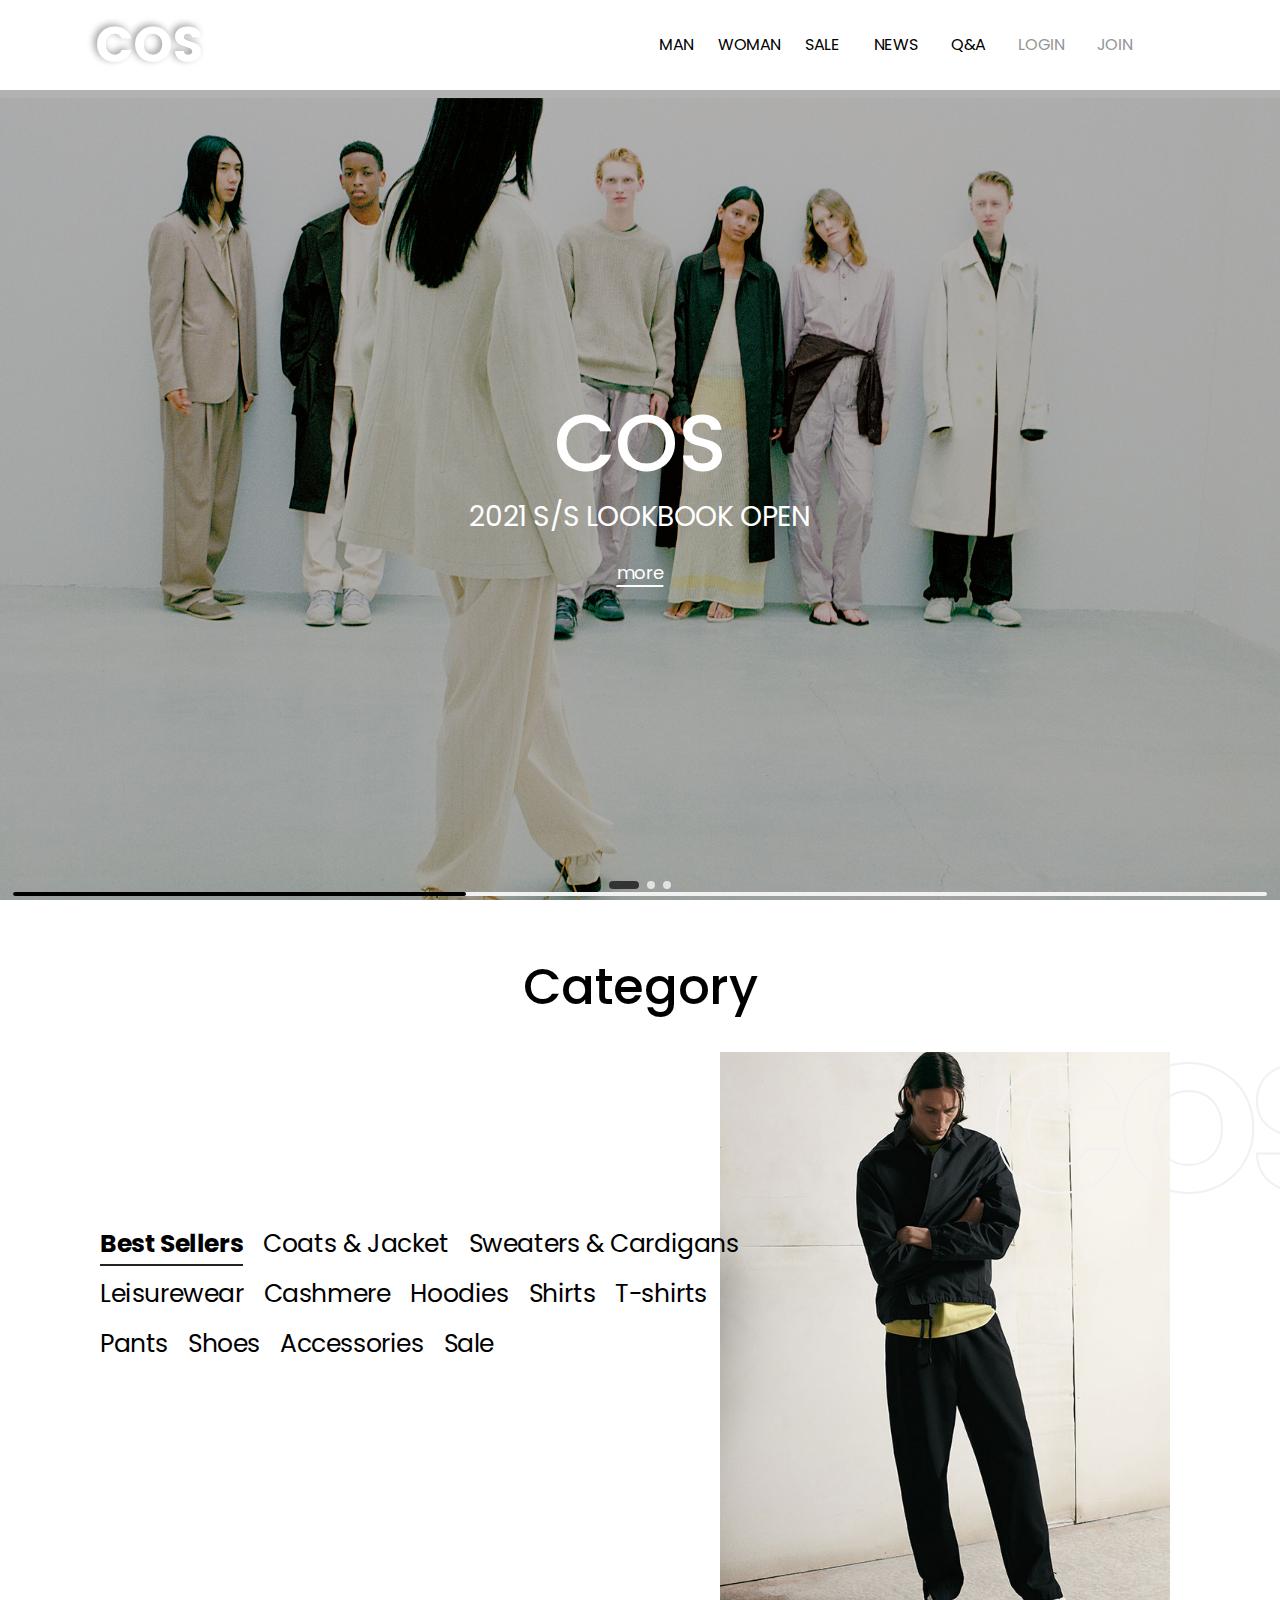
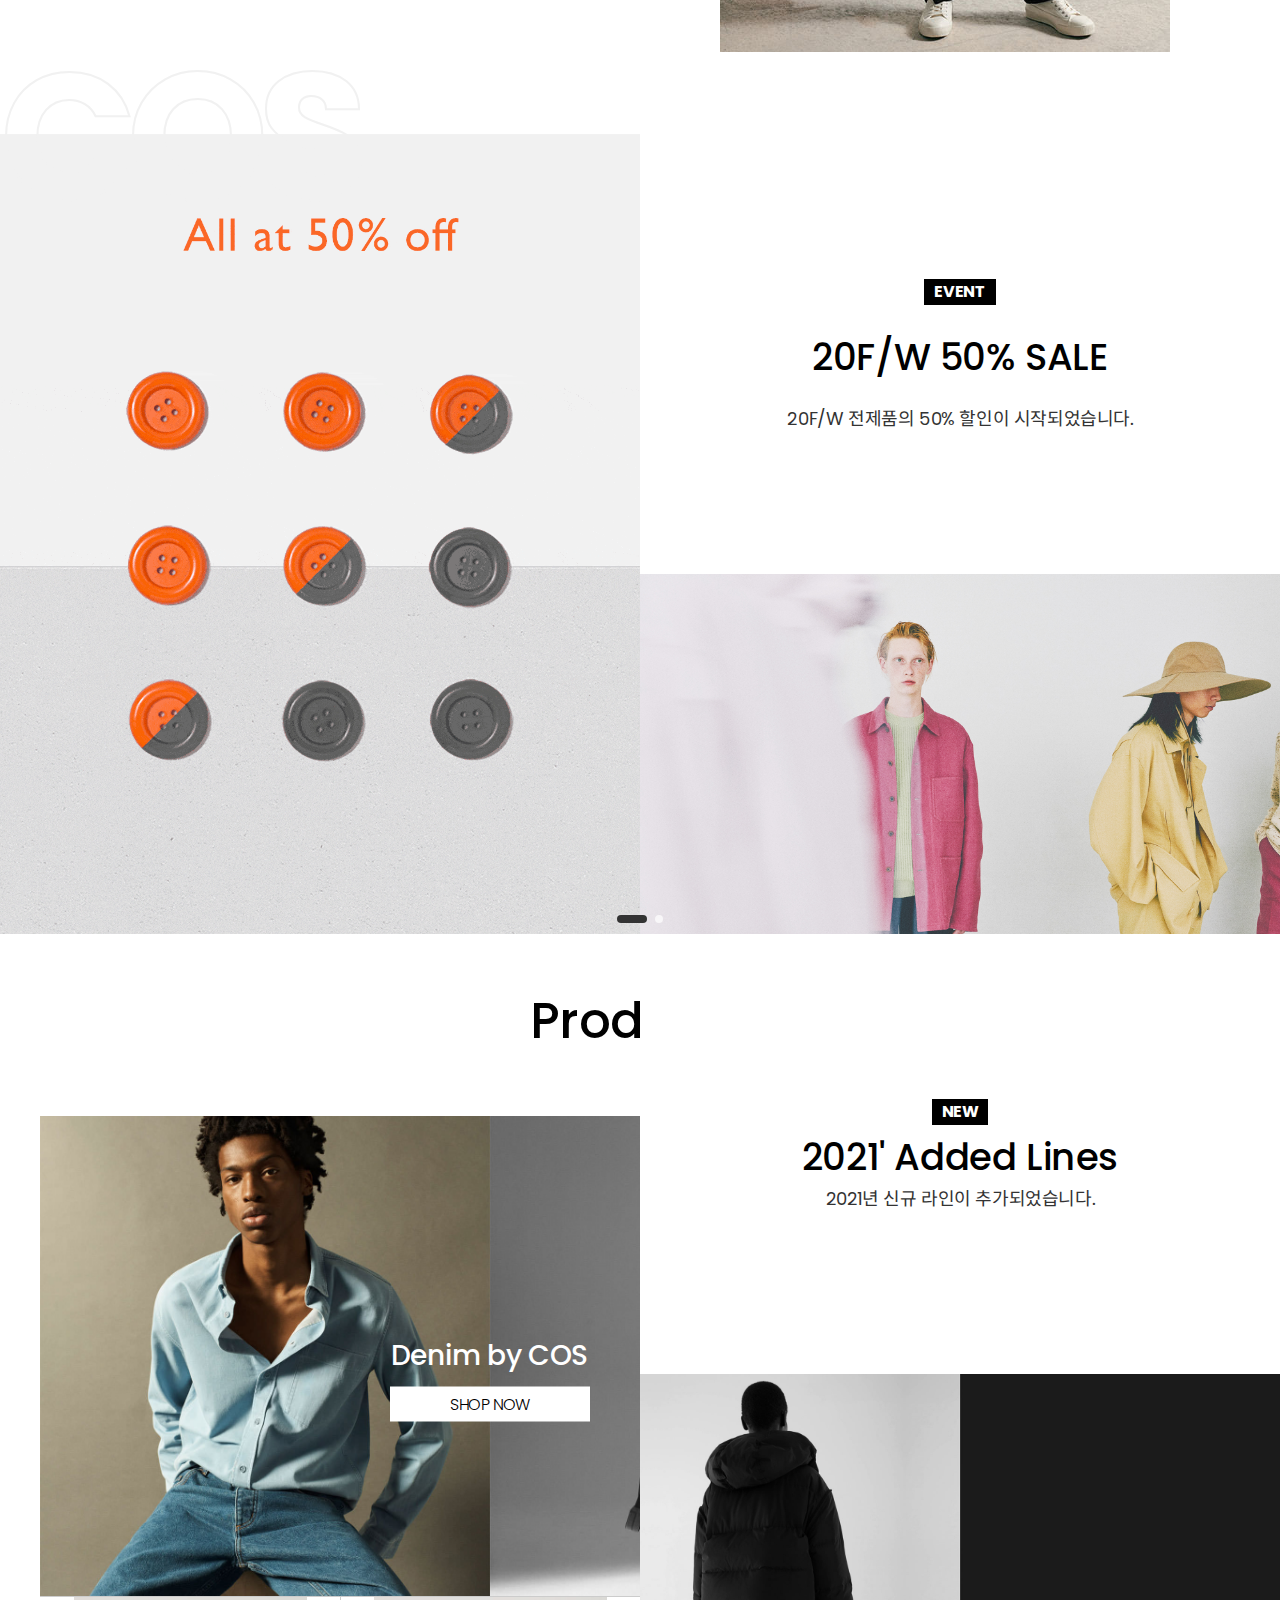
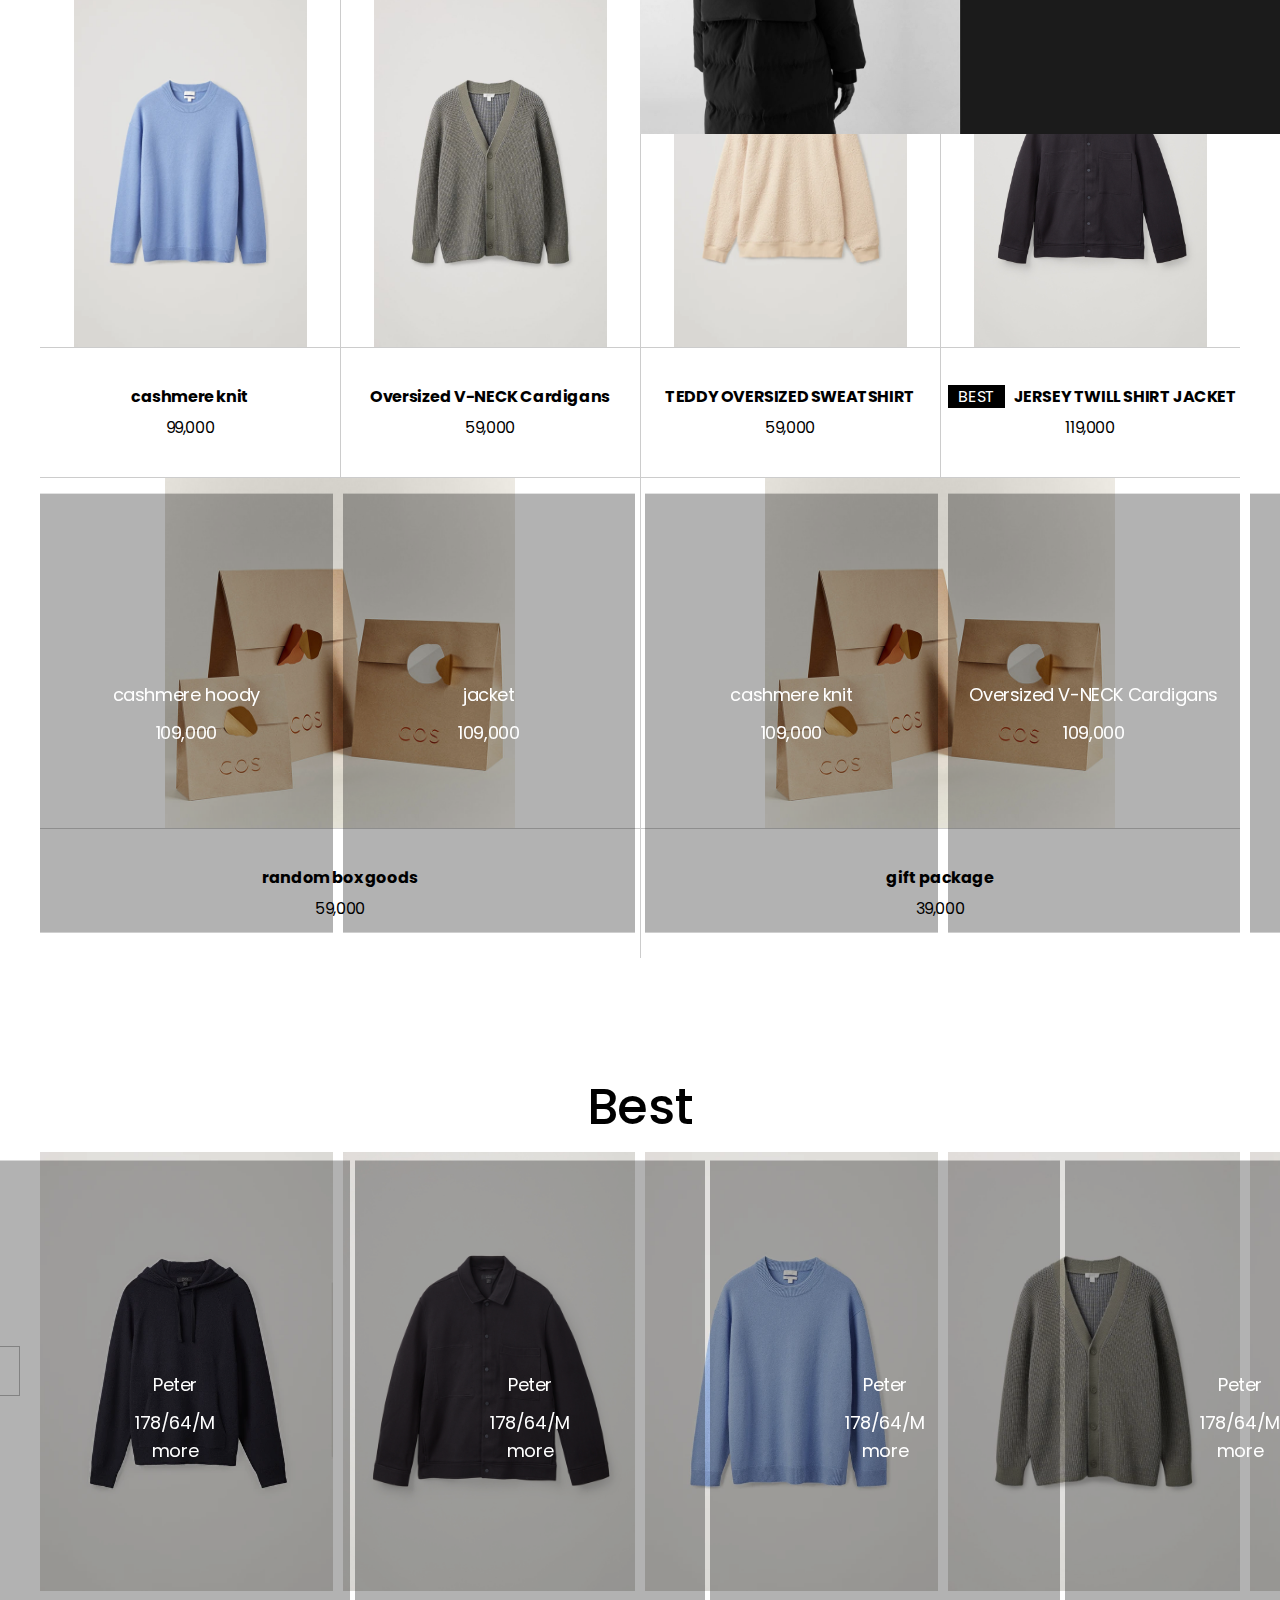
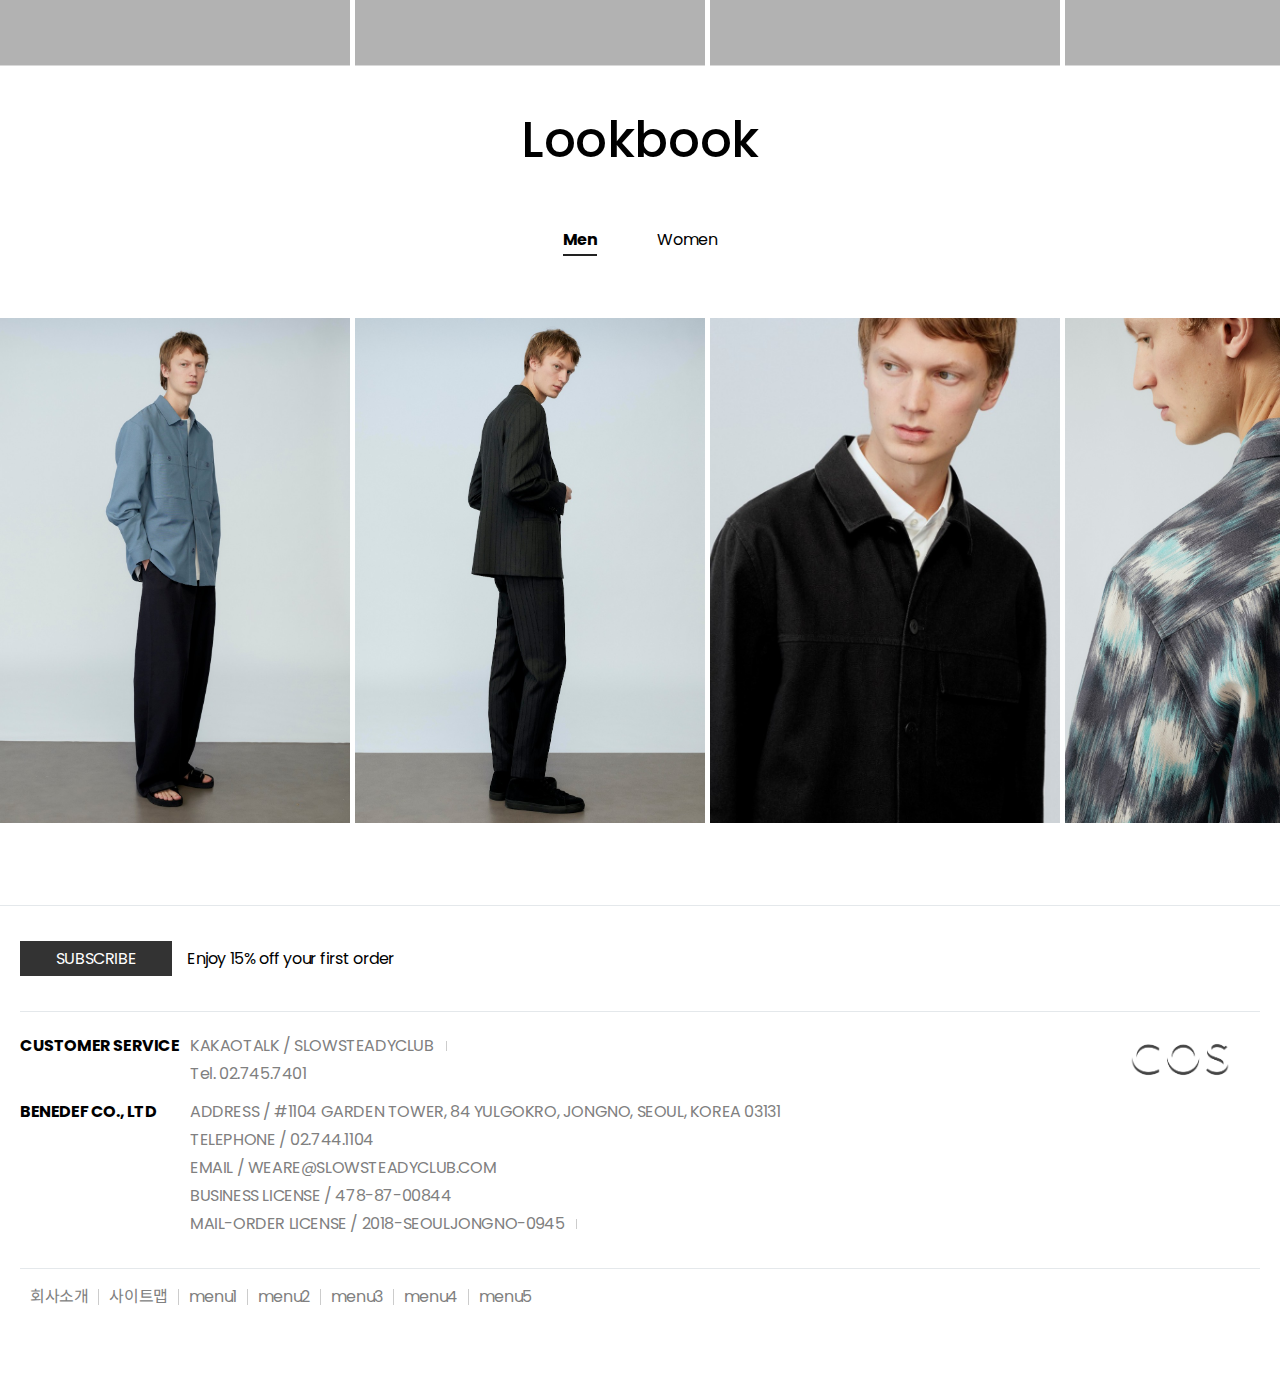
==== works/cos/index.html @ 2af6d415 "22.02.27 포트폴리오 경로 수정" ====
<!DOCTYPE html>
<html lang="en">
<head>
    <meta charset="UTF-8">
    <meta http-equiv="X-UA-Compatible" content="IE=edge">
    <meta name="viewport" content="width=device-width, initial-scale=1.0">
    <title>COS | pc</title>
    <link rel="stylesheet" href="css/reset.css">
    <link rel="stylesheet" href="css/uicons-regular-rounded.css">
    <link rel="stylesheet" href="css/style.css">
    <link rel="stylesheet" href="https://unpkg.com/swiper/swiper-bundle.min.css" />
    
    <script src="https://code.jquery.com/jquery-1.12.4.min.js"></script>
    <script src="https://unpkg.com/swiper/swiper-bundle.min.js"></script>
    <script src="js/custom.js"></script>
</head>
<body>
     <header>
         <div class="header inner">
            
            <h1 class="logo"><a href="#">COS</a></h1>
            <div class="gnb">
                <nav class="clear">
                    <ul class="right">
                        <li><a href="javascript:void(0)">MAN</a></li>
                        <li><a href="javascript:void(0)">WOMAN</a></li>
                        <li><a href="javascript:void(0)">SALE</a></li>
                        <li><a href="javascript:void(0)">NEWS</a></li>
                        <li><a href="javascript:void(0)">Q&A</a></li>
                        <li><a href="javascript:void(0)">LOGIN</a></li>
                        <li><a href="javascript:void(0)">JOIN</a></li>
                    </ul>
                </nav>
            </div>
         </div>

     </header>
     <main>
         <div class="container">
            <div class="main_vis">
                <h2 class="blind">메인비주얼배너</h2>
                <div class="swiper-container">
                    <div class="swiper-wrapper">
                      
                      
                      <div class="swiper-slide">
                          <div class="bg"><img src="images/main_vis01.jpg" alt=""></div>
                          <div class="txt_wrap">
                              <h2>COS</h2>
                              <p>2021 S/S LOOKBOOK OPEN</p>
                              <a href="javascript:void(0)" class="more">more</a>
                          </div>
                        <!-- <img src="images/mat_logo.png" alt="matisse the curator"> -->
                      </div>
                      <div class="swiper-slide">
                          <div class="bg"><img src="images/main_vis03.jpg" alt=""></div>
                          <div class="txt_wrap">
                              <h2>SEASON OFF<br>SALE</h2>
                              <p>2020 F/W Products</p>
                              <a href="javascript:void(0)" class="more">more</a>
                          </div>
                        <!-- <img src="images/mat_logo.png" alt="matisse the curator"> -->
                      </div>
                      <div class="swiper-slide">
                        <div class="bg"><img src="images/main_vis04.jpg" alt=""></div>
                        <div class="txt_wrap">
                            <h2>New Arrivals</h2>
                            <p>새로운 시작, 새롭게 재해석한 스타일</p>
                            <a href="javascript:void(0)" class="more">more</a>
                        </div>
                      <!-- <img src="images/mat_logo.png" alt="matisse the curator"> -->
                    </div>
                    </div>
                    <!-- Add Pagination -->
                    <div class="swiper-pagination"></div>
                </div>
            </div>
            <div class="brand_wrap ptb">
                <div class="inner">
                <h2 class="head_tit">Category</h2>
                <div class="brand_area clear">
                    <ul class="list_area left">
                        <li class="on"><a href="javascript:void(0)" data-src="images/look_m1.jpg">Best Sellers</a></li>
                        <li><a href="javascript:void(0)" data-src="images/jacket.jpg">Coats & Jacket</a></li>
                        <li><a href="javascript:void(0)" data-src="images/guadigun.jpg">Sweaters & Cardigans</a></li>
                        <li><a href="javascript:void(0)" data-src="images/wear.jpg">Leisurewear</a></li>
                        <li><a href="javascript:void(0)" data-src="images/cashmere.jpg">Cashmere</a></li>
                        <li><a href="javascript:void(0)" data-src="images/hoody.jpg">Hoodies</a></li>
                        <li><a href="javascript:void(0)" data-src="images/shirt.jpg">Shirts</a></li>
                        <li><a href="javascript:void(0)" data-src="images/tshirts.jpg">T-shirts</a></li>
                        <li><a href="javascript:void(0)" data-src="images/denim.jpg">Pants</a></li>
                        <li><a href="javascript:void(0)" data-src="images/shoes.jpg">Shoes</a></li>
                        <li><a href="javascript:void(0)" data-src="images/cap.jpg">Accessories</a></li>
                        <li><a href="javascript:void(0)" data-src="images/sale.gif">Sale</a></li>
                          
                    </ul>
                    <div class="img_area right">
                        <div class="img_wrap left">
                            <a href="javascript:void(0)"><img src="images/look_m1.jpg" alt="big_img" width="100%" height="100%"></a>
                        </div>
                    </div>
                </div>
                
                </div>
            </div>

            <div class="ban_wrap">
                <h2 class="blind">배너</h2>
                <div class="ban_list clear">
                    
                    <div class="main_banner left">
                        <div class="swiper-container">
                            <div class="swiper-wrapper">
                                <div class="swiper-slide">
                                    <div class="img_wrap">
                                        <img src="images/sale.gif" alt="">
                                    </div>
                                </div>
                                <div class="swiper-slide">
                                    <div class="img_wrap">
                                        <img src="images/ban02.gif" alt="">
                                    </div>
                                </div>
                            </div>
                            <div class="swiper-pagination"></div>
                        </div>
                    </div>  
                    <div class="sub_banner right">
                        <div class="swiper-container">
                            <div class="swiper-wrapper">
                                <div class="swiper-slide">
                                        <div class="txt_wrap">
                                            <div class="txt">
                                                <em class="flag">EVENT</em>
                                                <strong class="tit">20F/W 50% SALE</strong>
                                                <p class="desc">20F/W 전제품의 50% 할인이 시작되었습니다.</p>
                                            </div>
                                        </div>
                                        <div class="img_wrap">
                                            <img src="images/main_vis03.jpg" alt="">
                                        </div>
                                </div>
                                <div class="swiper-slide">
                                    <div class="txt_wrap">
                                        <div class="txt">
                                            <em class="flag">NEW</em>
                                            <strong class="tit">2021' Added Lines</strong>
                                            <p class="desc">2021년 신규 라인이 추가되었습니다.</p>
                                        </div>
                                    </div>
                                    <div class="img_wrap">
                                        <img src="images/sub02.jpg" alt="">
                                    </div>
                            </div>
                            </div>
                        </div>
                    </div>
                </div>
            </div>
            <div class="prodcut_wrap ptb">
                <h2 class="head_tit">Products</h2>
                <div class="inner">
                    <div class="prd_list clear">
                        <div class="prd_inner1 item ">
                            
                            <a href="javcascript:;" class="banner">
                                <div class="img_wrap">
                                    <strong class="bnr_txt">Denim by COS</strong>
                                    <img src="images/prd_banner.jpg" alt="img">
                                    <strong href="" class="shop">SHOP NOW</strong>
                                </div>
                                
                            </a>
                        
                            <a href="javcascript:;" class="list">
                                <div class="img_wrap">
                                    <img src="images/denim.jpg" alt="img">
                                </div>
                                <div class="txt_wrap">
                                    <div class="txt_inner">
                                        <span class="badge">NEW</span>
                                        <strong>STRAIGHT-LEG JEANS</strong>
                                        <em>79,000</em>
                                        
                                    </div>
                                </div>    
                            </a>
                           
                        </div>
                        <div class="prd_inner2 clear">
                            
                            <a href="javcascript:;">
                                <div class="img_wrap">
                                    <img src="images/cashmere.jpg" alt="img">
                                </div>
                                <div class="txt_wrap">
                                    <div class="txt_inner">
                                        <strong>cashmere knit</strong>
                                        <em>99,000</em>
                                    </div>
                                </div>    
                            </a>
                        
                            <a href="javcascript:;">
                                <div class="img_wrap">
                                    <img src="images/guadigun.jpg" alt="img">
                                </div>
                                <div class="txt_wrap">
                                    <div class="txt_inner">
                                        <strong>Oversized V-NECK Cardigans</strong>
                                        <em>59,000</em>
                                    </div>
                                </div>    
                            </a>
                        
                            <a href="javcascript:;">
                                <div class="img_wrap">
                                    <img src="images/prd03.jpg" alt="img">
                                </div>
                                <div class="txt_wrap">
                                    <div class="txt_inner">
                                        <strong>TEDDY OVERSIZED SWEATSHIRT</strong>
                                        <em>59,000</em>
                                    </div>
                                </div>    
                            </a>
                        
                            <a href="javcascript:;">
                                <div class="img_wrap">
                                    <img src="images/jacket.jpg" alt="img">
                                </div>
                                <div class="txt_wrap">
                                    <div class="txt_inner">
                                        <span class="badge">BEST</span>
                                        <strong>JERSEY TWILL SHIRT JACKET</strong>
                                        <em>119,000</em>
                                    </div>
                                </div>    
                            </a>
                            
                        </div>
                        <div class="prd_inner3 clear">
                            
                                <a href="javcascript:;">
                                    <div class="img_wrap">
                                        <img src="images/prd.jpg" alt="img">
                                    </div>
                                    <div class="txt_wrap">
                                        <div class="txt_inner">
                                            <strong>random box goods</strong>
                                            <em>59,000</em>
                                        </div>
                                    </div>    
                                </a>
                            
                                <a href="javcascript:;">
                                    <div class="img_wrap">
                                        <img src="images/prd.jpg" alt="img">
                                    </div>
                                    <div class="txt_wrap">
                                        <div class="txt_inner">
                                            <strong>gift package</strong>
                                            <em>39,000</em>
                                        </div>
                                    </div>    
                                </a>
                            
                        </div>
                        
                        
                    </div>
                </div>
            </div>
            <div class="best_wrap ptb">
                <h2 class="head_tit">Best</h2>
                <!-- slider -->
                <div class="scroll_best">
                    <div class="swiper-container">
                        <div class="swiper-wrapper">
                            <div class="swiper-slide active-slider">
                                <img src="images/hoody.jpg" alt="베스트 상품">
                                <div class="txt_wrap">
                                    <div class="txt_inner">
                                        <p>cashmere hoody</p>
                                        <p>109,000</p>
                                    </div>
                                </div>
                            </div>
                            <div class="swiper-slide active-slider">
                                <img src="images/jacket.jpg" alt="베스트 상품">
                                <div class="txt_wrap">
                                    <div class="txt_inner">
                                        <p>jacket</p>
                                        <p>109,000</p>
                                    </div>
                                </div>
                            </div>
                            <div class="swiper-slide active-slider">
                                <img src="images/cashmere.jpg" alt="베스트 상품">
                                <div class="txt_wrap">
                                    <div class="txt_inner">
                                        <p>cashmere knit</p>
                                        <p>109,000</p>
                                    </div>
                                </div>
                            </div>
                            <div class="swiper-slide active-slider">
                                <img src="images/guadigun.jpg" alt="베스트 상품">
                                <div class="txt_wrap">
                                    <div class="txt_inner">
                                        <p>Oversized V-NECK Cardigans</p>
                                        <p>109,000</p>
                                    </div>
                                </div>
                            </div>
                            <div class="swiper-slide active-slider">
                                <img src="images/prd03.jpg" alt="베스트 상품">
                                <div class="txt_wrap">
                                    <div class="txt_inner">
                                        <p>SWEATSHIRT</p>
                                        <p>79,000</p>
                                    </div>
                                </div>
                            </div>
                            <div class="swiper-slide active-slider">
                                <img src="images/shirt.jpg" alt="베스트 상품">
                                <div class="txt_wrap">
                                    <div class="txt_inner">
                                        <p>black denim shirts</p>
                                        <p>109,000</p>
                                    </div>
                                </div>
                            </div>
                            <div class="swiper-slide active-slider">
                                <img src="images/shoes.jpg" alt="베스트 상품">
                                <div class="txt_wrap">
                                    <div class="txt_inner">
                                        <p>white casual shoes</p>
                                        <p>59,000</p>
                                    </div>
                                </div>
                            </div>
                            <div class="swiper-slide active-slider">
                                <img src="images/poloshrit.jpg" alt="베스트 상품">
                                <div class="txt_wrap">
                                    <div class="txt_inner">
                                        <p>SHORT-SLEEVE POLO SHIRT</p>
                                        <p>49,000</p>
                                    </div>
                                </div>
                            </div>
                            
                            
                        </div>
                    </div>
                    <div class="btn prev"><i class="fi-rr-angle-left"><span class="blind">이전</span></i></div>
                    <div class="btn next"><i class="fi-rr-angle-right"><span class="blind">다음</span></i></div>
                </div>
            </div>
            <div class="book_wrap ptb">
                <h2 class="head_tit">Lookbook</h2>
                <!-- slider -->
                <div class="scroll_book">
                    <div class="look_head">
                        <ul class="clear">
                            <li class="on"><a href="javascript:void(0)">Men</a></li>
                            <li><a href="javascript:void(0)">Women</a></li> 
                        </ul>
                        
                        
                    </div>
                    <div class="swiper-container on" id="look01">
                        <div class="swiper-wrapper">
                          
                          <div class="swiper-slide">
                              <a href="javascript:void(0)">
                                <img src="images/cos/look_m1.jpg" alt="lookbook">
                                <div class="txt_wrap">
                                    <div class="txt_inner">
                                        <p>Peter</p>
                                        <p>178/64/M</p>
                                        <strong class="more">more</strong>
                                    </div>
                                </div>
                              </a>
                          </div>
                          <div class="swiper-slide">
                              <a href="javascript:void(0)">
                                <img src="images/cos/look_m2.jpg" alt="lookbook">
                                <div class="txt_wrap">
                                    <div class="txt_inner">
                                        <p>Peter</p>
                                        <p>178/64/M</p>
                                        <strong class="more">more</strong>
                                    </div>
                                </div>
                              </a>
                          </div>
                          <div class="swiper-slide">
                              <a href="javascript:void(0)">
                                <img src="images/cos/look_m3.jpg" alt="lookbook">
                                <div class="txt_wrap">
                                    <div class="txt_inner">
                                        <p>Peter</p>
                                        <p>178/64/M</p>
                                        <strong class="more">more</strong>
                                    </div>
                                </div>
                              </a>
                          </div>
                          <div class="swiper-slide">
                              <a href="javascript:void(0)">
                                <img src="images/cos/look_m4.jpg" alt="lookbook">
                                <div class="txt_wrap">
                                    <div class="txt_inner">
                                        <p>Peter</p>
                                        <p>178/64/M</p>
                                        <strong class="more">more</strong>
                                    </div>
                                </div>
                              </a>
                          </div>
                          <div class="swiper-slide">
                              <a href="javascript:void(0)">
                                <img src="images/cos/look_m5.jpg" alt="lookbook">
                                <div class="txt_wrap">
                                    <div class="txt_inner">
                                        <p>Peter</p>
                                        <p>178/64/M</p>
                                        <strong class="more">more</strong>
                                    </div>
                                </div>
                              </a>
                          </div>
                          <div class="swiper-slide">
                              <a href="javascript:void(0)">
                                <img src="images/cos/look_m6.jpg" alt="lookbook">
                                <div class="txt_wrap">
                                    <div class="txt_inner">
                                        <p>Peter</p>
                                        <p>178/64/M</p>
                                        <strong class="more">more</strong>
                                    </div>
                                </div>
                              </a>
                          </div>
                          <div class="swiper-slide">
                              <a href="javascript:void(0)">
                                <img src="images/cos/look_m7.jpg" alt="lookbook">
                                <div class="txt_wrap">
                                    <div class="txt_inner">
                                        <p>Peter</p>
                                        <p>178/64/M</p>
                                        <strong class="more">more</strong>
                                    </div>
                                </div>
                              </a>
                          </div>
                          <div class="swiper-slide">
                              <a href="javascript:void(0)">
                                <img src="images/cos/look_m8.jpg" alt="lookbook">
                                <div class="txt_wrap">
                                    <div class="txt_inner">
                                        <p>Peter</p>
                                        <p>178/64/M</p>
                                        <strong class="more">more</strong>
                                    </div>
                                </div>
                              </a>
                          </div>
                          <div class="swiper-slide">
                              <a href="javascript:void(0)">
                                <img src="images/cos/look_m9.jpg" alt="lookbook">
                                <div class="txt_wrap">
                                    <div class="txt_inner">
                                        <p>Peter</p>
                                        <p>178/64/M</p>
                                        <strong class="more">more</strong>
                                    </div>
                                </div>
                              </a>
                          </div>
                          <div class="swiper-slide">
                            <a href="javascript:void(0)">
                              <img src="images/cos/look_m10.jpg" alt="lookbook">
                              <div class="txt_wrap">
                                  <div class="txt_inner">
                                      <p>Peter</p>
                                      <p>178/64/M</p>
                                      <strong class="more">more</strong>
                                  </div>
                              </div>
                            </a>
                           </div>
  
                        </div>
                        <!-- Add Scrollbar -->
                        <div class="swiper-scrollbar"></div>
                    </div>
                    <div class="swiper-container" id="look02">
                        <div class="swiper-wrapper">
                            <div class="swiper-slide">
                                <a href="javascript:void(0)">
                                  <img src="images/cos/look_w1.jpg" alt="lookbook">
                                  <div class="txt_wrap">
                                      <div class="txt_inner">
                                        <p>Sojin</p>
                                        <p>174/49/M</p>
                                        <strong class="more">more</strong>
                                      </div>
                                  </div>
                                </a>
                            </div>
                            <div class="swiper-slide">
                                <a href="javascript:void(0)">
                                  <img src="images/cos/look_w2.jpg" alt="lookbook">
                                  <div class="txt_wrap">
                                      <div class="txt_inner">
                                        <p>Sojin</p>
                                        <p>174/49/M</p>
                                        <strong class="more">more</strong>
                                      </div>
                                  </div>
                                </a>
                            </div>
                            <div class="swiper-slide">
                                <a href="javascript:void(0)">
                                  <img src="images/cos/look_w3.jpg" alt="lookbook">
                                  <div class="txt_wrap">
                                      <div class="txt_inner">
                                        <p>Sojin</p>
                                        <p>174/49/M</p>
                                        <strong class="more">more</strong>
                                      </div>
                                  </div>
                                </a>
                            </div>
                            <div class="swiper-slide">
                                <a href="javascript:void(0)">
                                  <img src="images/cos/look_w4.jpg" alt="lookbook">
                                  <div class="txt_wrap">
                                      <div class="txt_inner">
                                        <p>Sojin</p>
                                        <p>174/49/M</p>
                                        <strong class="more">more</strong>
                                      </div>
                                  </div>
                                </a>
                            </div>
                            <div class="swiper-slide">
                                <a href="javascript:void(0)">
                                  <img src="images/cos/look_w5.jpg" alt="lookbook">
                                  <div class="txt_wrap">
                                      <div class="txt_inner">
                                        <p>Sojin</p>
                                        <p>174/49/M</p>
                                        <strong class="more">more</strong>
                                      </div>
                                  </div>
                                </a>
                            </div>
                            <div class="swiper-slide">
                                <a href="javascript:void(0)">
                                  <img src="images/cos/look_w6.jpg" alt="lookbook">
                                  <div class="txt_wrap">
                                      <div class="txt_inner">
                                        <p>Sojin</p>
                                        <p>174/49/M</p>
                                        <strong class="more">more</strong>
                                      </div>
                                  </div>
                                </a>
                            </div>
                            <div class="swiper-slide">
                                <a href="javascript:void(0)">
                                  <img src="images/cos/look_w7.jpg" alt="lookbook">
                                  <div class="txt_wrap">
                                      <div class="txt_inner">
                                        <p>Sojin</p>
                                        <p>174/49/M</p>
                                        <strong class="more">more</strong>
                                      </div>
                                  </div>
                                </a>
                            </div>
                            <div class="swiper-slide">
                                <a href="javascript:void(0)">
                                  <img src="images/cos/look_w8.jpg" alt="lookbook">
                                  <div class="txt_wrap">
                                      <div class="txt_inner">
                                        <p>Sojin</p>
                                        <p>174/49/M</p>
                                        <strong class="more">more</strong>
                                      </div>
                                  </div>
                                </a>
                            </div>
                            <div class="swiper-slide">
                                <a href="javascript:void(0)">
                                  <img src="images/cos/look_w9.jpg" alt="lookbook">
                                  <div class="txt_wrap">
                                      <div class="txt_inner">
                                          <p>Sojin</p>
                                          <p>174/49/M</p>
                                          <strong class="more">more</strong>
                                      </div>
                                  </div>
                                </a>
                            </div>
                            <div class="swiper-slide">
                              <a href="javascript:void(0)">
                                <img src="images/cos/look_w10.jpg" alt="lookbook">
                                <div class="txt_wrap">
                                    <div class="txt_inner">
                                        <p>Sojin</p>
                                        <p>174/49/M</p>
                                        <strong class="more">more</strong>
                                    </div>
                                </div>
                              </a>
                             </div>
                          
                        </div>
                        <!-- Add Scrollbar -->
                        <div class="swiper-scrollbar"></div>
                    </div>
                    <div class="swiper-container" id="look03">
                        <div class="swiper-wrapper">
                            <div class="swiper-slide">
                                <a href="javascript:void(0)">
                                  <img src="images/shr1.jpg" alt="shirter">
                                  <div class="txt_wrap">
                                      <div class="txt_inner">
                                          <p>SHORT-SLEEVE POLO SHIRT</p>
                                          <p>49,000</p>
                                      </div>
                                  </div>
                                </a>
                            </div>
                            <div class="swiper-slide">
                                <a href="javascript:void(0)">
                                  <img src="images/shr1.jpg" alt="shirter">
                                  <div class="txt_wrap">
                                      <div class="txt_inner">
                                          <p>SHORT-SLEEVE POLO SHIRT</p>
                                          <p>49,000</p>
                                      </div>
                                  </div>
                                </a>
                            </div>
                            <div class="swiper-slide">
                                <a href="javascript:void(0)">
                                  <img src="images/shr1.jpg" alt="shirter">
                                  <div class="txt_wrap">
                                      <div class="txt_inner">
                                          <p>SHORT-SLEEVE POLO SHIRT</p>
                                          <p>49,000</p>
                                      </div>
                                  </div>
                                </a>
                            </div>
                            <div class="swiper-slide">
                                <a href="javascript:void(0)">
                                  <img src="images/shr1.jpg" alt="shirter">
                                  <div class="txt_wrap">
                                      <div class="txt_inner">
                                          <p>SHORT-SLEEVE POLO SHIRT</p>
                                          <p>49,000</p>
                                      </div>
                                  </div>
                                </a>
                            </div>
                            <div class="swiper-slide">
                                <a href="javascript:void(0)">
                                  <img src="images/shr1.jpg" alt="shirter">
                                  <div class="txt_wrap">
                                      <div class="txt_inner">
                                          <p>SHORT-SLEEVE POLO SHIRT</p>
                                          <p>49,000</p>
                                      </div>
                                  </div>
                                </a>
                            </div>
                            <div class="swiper-slide">
                                <a href="javascript:void(0)">
                                  <img src="images/shr1.jpg" alt="shirter">
                                  <div class="txt_wrap">
                                      <div class="txt_inner">
                                          <p>SHORT-SLEEVE POLO SHIRT</p>
                                          <p>49,000</p>
                                      </div>
                                  </div>
                                </a>
                            </div>
                            <div class="swiper-slide">
                                <a href="javascript:void(0)">
                                  <img src="images/shr1.jpg" alt="shirter">
                                  <div class="txt_wrap">
                                      <div class="txt_inner">
                                          <p>SHORT-SLEEVE POLO SHIRT</p>
                                          <p>49,000</p>
                                      </div>
                                  </div>
                                </a>
                            </div>
                            <div class="swiper-slide">
                                <a href="javascript:void(0)">
                                  <img src="images/shr1.jpg" alt="shirter">
                                  <div class="txt_wrap">
                                      <div class="txt_inner">
                                          <p>SHORT-SLEEVE POLO SHIRT</p>
                                          <p>49,000</p>
                                      </div>
                                  </div>
                                </a>
                            </div>
                            <div class="swiper-slide">
                                <a href="javascript:void(0)">
                                  <img src="images/shr1.jpg" alt="shirter">
                                  <div class="txt_wrap">
                                      <div class="txt_inner">
                                          <p>SHORT-SLEEVE POLO SHIRT</p>
                                          <p>49,000</p>
                                      </div>
                                  </div>
                                </a>
                            </div>
                          
                        </div>
                        <!-- Add Scrollbar -->
                        <div class="swiper-scrollbar"></div>
                    </div>
                </div>
            </div>

         </div>
     </main>
     <footer>
        <div class="footer">
            <div class="footer_head bb ">
                <ul class="clear">

                    <li>
                        <a href="javascript:void(0)" class="Sub">Subscribe</a> 
                    </li>
                    <li>
                        <p>Enjoy 15% off your first order</p>
                    </li>

                </ul>
            </div>
            <div class="footer_middle bb clear">
                <div class="left_side ">
                    <div class="left_wrap">
                        
                        <em>CUSTOMER SERVICE</em>
                        <ul class="list_wrap">
                            <li><a href="javascript:void(0)">KAKAOTALK / SLOWSTEADYCLUB</a></li>
                            <li><a href="javascript:void(0)">Tel. 02.745.7401</a></li>
                        </ul>
                    </div>
                    <div class="left_wrap">
                        <em>BENEDEF CO., LTD</em>
                        <ul class="list_wrap">
                            <li><a>ADDRESS / #1104 GARDEN TOWER, 84 YULGOKRO, JONGNO, SEOUL, KOREA 03131<br>
                                TELEPHONE / 02.744.1104 <br>
                                EMAIL / WEARE@SLOWSTEADYCLUB.COM <br>
                                BUSINESS LICENSE / 478-87-00844 <br>
                                MAIL-ORDER LICENSE / 2018-SEOULJONGNO-0945</a></li>
                        </ul>
                    </div>
                </div>
                <div class="right_side clear">
                    <ul>
                        <li>
                            <a href="#">
                            <div class="img_area">
                                <img src="images/cos_logo.png" alt="">
                            </div>
                            </a>
                            
                        </li>
                    </ul>
                </div>
            </div>
            <div class="footer_bottom">
                <ul>
                    <li><a href="#">회사소개</a></li>
                    <li><a href="#">사이트맵</a></li>
                    <li><a href="#">menu1</a></li>
                    <li><a href="#">menu2</a></li>
                    <li><a href="#">menu3</a></li>
                    <li><a href="#">menu4</a></li>
                    <li><a href="#">menu5</a></li>

                </ul>
            </div>
        </div>
    </footer>

</body>
</html>
---- works/cos/css/uicons-regular-rounded.css ----
@font-face {
    font-family: "uicons-regular-rounded";
    src: url("../webfonts/uicons-regular-rounded.eot#iefix") format("embedded-opentype"),
url("../webfonts/uicons-regular-rounded.woff2") format("woff2"),
url("../webfonts/uicons-regular-rounded.woff") format("woff");
}

i[class^="fi-rr-"]:before, i[class*=" fi-rr-"]:before, span[class^="fi-rr-"]:before, span[class*="fi-rr-"]:before {
    font-family: uicons-regular-rounded !important;
    font-style: normal;
    font-weight: normal !important;
    font-variant: normal;
    text-transform: none;
    line-height: 1;
    -webkit-font-smoothing: antialiased;
    -moz-osx-font-smoothing: grayscale;
}

.fi-rr-add:before {
    content: "\f101";
}
.fi-rr-alarm-clock:before {
    content: "\f102";
}
.fi-rr-align-center:before {
    content: "\f103";
}
.fi-rr-align-justify:before {
    content: "\f104";
}
.fi-rr-align-left:before {
    content: "\f105";
}
.fi-rr-align-right:before {
    content: "\f106";
}
.fi-rr-ambulance:before {
    content: "\f107";
}
.fi-rr-angle-double-left:before {
    content: "\f108";
}
.fi-rr-angle-double-right:before {
    content: "\f109";
}
.fi-rr-angle-double-small-left:before {
    content: "\f10a";
}
.fi-rr-angle-double-small-right:before {
    content: "\f10b";
}
.fi-rr-angle-down:before {
    content: "\f10c";
}
.fi-rr-angle-left:before {
    content: "\f10d";
}
.fi-rr-angle-right:before {
    content: "\f10e";
}
.fi-rr-angle-small-down:before {
    content: "\f10f";
}
.fi-rr-angle-small-left:before {
    content: "\f110";
}
.fi-rr-angle-small-right:before {
    content: "\f111";
}
.fi-rr-angle-small-up:before {
    content: "\f112";
}
.fi-rr-angle-up:before {
    content: "\f113";
}
.fi-rr-apps-add:before {
    content: "\f114";
}
.fi-rr-apps-delete:before {
    content: "\f115";
}
.fi-rr-apps-sort:before {
    content: "\f116";
}
.fi-rr-apps:before {
    content: "\f117";
}
.fi-rr-archive:before {
    content: "\f118";
}
.fi-rr-arrow-down:before {
    content: "\f119";
}
.fi-rr-arrow-left:before {
    content: "\f11a";
}
.fi-rr-arrow-right:before {
    content: "\f11b";
}
.fi-rr-arrow-small-down:before {
    content: "\f11c";
}
.fi-rr-arrow-small-left:before {
    content: "\f11d";
}
.fi-rr-arrow-small-right:before {
    content: "\f11e";
}
.fi-rr-arrow-small-up:before {
    content: "\f11f";
}
.fi-rr-arrow-up:before {
    content: "\f120";
}
.fi-rr-asterisk:before {
    content: "\f121";
}
.fi-rr-backpack:before {
    content: "\f122";
}
.fi-rr-badge:before {
    content: "\f123";
}
.fi-rr-ban:before {
    content: "\f124";
}
.fi-rr-band-aid:before {
    content: "\f125";
}
.fi-rr-bank:before {
    content: "\f126";
}
.fi-rr-barber-shop:before {
    content: "\f127";
}
.fi-rr-baseball:before {
    content: "\f128";
}
.fi-rr-basketball:before {
    content: "\f129";
}
.fi-rr-bell-ring:before {
    content: "\f12a";
}
.fi-rr-bell-school:before {
    content: "\f12b";
}
.fi-rr-bell:before {
    content: "\f12c";
}
.fi-rr-billiard:before {
    content: "\f12d";
}
.fi-rr-bold:before {
    content: "\f12e";
}
.fi-rr-book-alt:before {
    content: "\f12f";
}
.fi-rr-book:before {
    content: "\f130";
}
.fi-rr-bookmark:before {
    content: "\f131";
}
.fi-rr-bowling:before {
    content: "\f132";
}
.fi-rr-box-alt:before {
    content: "\f133";
}
.fi-rr-box:before {
    content: "\f134";
}
.fi-rr-briefcase:before {
    content: "\f135";
}
.fi-rr-broom:before {
    content: "\f136";
}
.fi-rr-browser:before {
    content: "\f137";
}
.fi-rr-brush:before {
    content: "\f138";
}
.fi-rr-bug:before {
    content: "\f139";
}
.fi-rr-building:before {
    content: "\f13a";
}
.fi-rr-bulb:before {
    content: "\f13b";
}
.fi-rr-calculator:before {
    content: "\f13c";
}
.fi-rr-calendar:before {
    content: "\f13d";
}
.fi-rr-camera:before {
    content: "\f13e";
}
.fi-rr-caret-down:before {
    content: "\f13f";
}
.fi-rr-caret-left:before {
    content: "\f140";
}
.fi-rr-caret-right:before {
    content: "\f141";
}
.fi-rr-caret-up:before {
    content: "\f142";
}
.fi-rr-check:before {
    content: "\f143";
}
.fi-rr-checkbox:before {
    content: "\f144";
}
.fi-rr-chess:before {
    content: "\f145";
}
.fi-rr-circle-small:before {
    content: "\f146";
}
.fi-rr-circle:before {
    content: "\f147";
}
.fi-rr-clip:before {
    content: "\f148";
}
.fi-rr-clock:before {
    content: "\f149";
}
.fi-rr-cloud-check:before {
    content: "\f14a";
}
.fi-rr-cloud-disabled:before {
    content: "\f14b";
}
.fi-rr-cloud-download:before {
    content: "\f14c";
}
.fi-rr-cloud-share:before {
    content: "\f14d";
}
.fi-rr-cloud-upload:before {
    content: "\f14e";
}
.fi-rr-cloud:before {
    content: "\f14f";
}
.fi-rr-comment-alt:before {
    content: "\f150";
}
.fi-rr-comment:before {
    content: "\f151";
}
.fi-rr-compress-alt:before {
    content: "\f152";
}
.fi-rr-compress:before {
    content: "\f153";
}
.fi-rr-computer:before {
    content: "\f154";
}
.fi-rr-cookie:before {
    content: "\f155";
}
.fi-rr-copy-alt:before {
    content: "\f156";
}
.fi-rr-copy:before {
    content: "\f157";
}
.fi-rr-copyright:before {
    content: "\f158";
}
.fi-rr-cream:before {
    content: "\f159";
}
.fi-rr-credit-card:before {
    content: "\f15a";
}
.fi-rr-cross-circle:before {
    content: "\f15b";
}
.fi-rr-cross-small:before {
    content: "\f15c";
}
.fi-rr-cross:before {
    content: "\f15d";
}
.fi-rr-crown:before {
    content: "\f15e";
}
.fi-rr-cursor-finger:before {
    content: "\f15f";
}
.fi-rr-cursor-plus:before {
    content: "\f160";
}
.fi-rr-cursor-text-alt:before {
    content: "\f161";
}
.fi-rr-cursor-text:before {
    content: "\f162";
}
.fi-rr-cursor:before {
    content: "\f163";
}
.fi-rr-dart:before {
    content: "\f164";
}
.fi-rr-dashboard:before {
    content: "\f165";
}
.fi-rr-data-transfer:before {
    content: "\f166";
}
.fi-rr-database:before {
    content: "\f167";
}
.fi-rr-delete:before {
    content: "\f168";
}
.fi-rr-diamond:before {
    content: "\f169";
}
.fi-rr-dice:before {
    content: "\f16a";
}
.fi-rr-diploma:before {
    content: "\f16b";
}
.fi-rr-disk:before {
    content: "\f16c";
}
.fi-rr-doctor:before {
    content: "\f16d";
}
.fi-rr-document-signed:before {
    content: "\f16e";
}
.fi-rr-document:before {
    content: "\f16f";
}
.fi-rr-dollar:before {
    content: "\f170";
}
.fi-rr-download:before {
    content: "\f171";
}
.fi-rr-duplicate:before {
    content: "\f172";
}
.fi-rr-e-learning:before {
    content: "\f173";
}
.fi-rr-earnings:before {
    content: "\f174";
}
.fi-rr-edit-alt:before {
    content: "\f175";
}
.fi-rr-edit:before {
    content: "\f176";
}
.fi-rr-envelope:before {
    content: "\f177";
}
.fi-rr-euro:before {
    content: "\f178";
}
.fi-rr-exclamation:before {
    content: "\f179";
}
.fi-rr-expand:before {
    content: "\f17a";
}
.fi-rr-eye-crossed:before {
    content: "\f17b";
}
.fi-rr-eye-dropper:before {
    content: "\f17c";
}
.fi-rr-eye:before {
    content: "\f17d";
}
.fi-rr-feather:before {
    content: "\f17e";
}
.fi-rr-file-add:before {
    content: "\f17f";
}
.fi-rr-file-ai:before {
    content: "\f180";
}
.fi-rr-file-check:before {
    content: "\f181";
}
.fi-rr-file-delete:before {
    content: "\f182";
}
.fi-rr-file-eps:before {
    content: "\f183";
}
.fi-rr-file-gif:before {
    content: "\f184";
}
.fi-rr-file-music:before {
    content: "\f185";
}
.fi-rr-file-psd:before {
    content: "\f186";
}
.fi-rr-file:before {
    content: "\f187";
}
.fi-rr-fill:before {
    content: "\f188";
}
.fi-rr-film:before {
    content: "\f189";
}
.fi-rr-filter:before {
    content: "\f18a";
}
.fi-rr-fingerprint:before {
    content: "\f18b";
}
.fi-rr-flag:before {
    content: "\f18c";
}
.fi-rr-flame:before {
    content: "\f18d";
}
.fi-rr-flip-horizontal:before {
    content: "\f18e";
}
.fi-rr-folder-add:before {
    content: "\f18f";
}
.fi-rr-folder:before {
    content: "\f190";
}
.fi-rr-following:before {
    content: "\f191";
}
.fi-rr-football:before {
    content: "\f192";
}
.fi-rr-form:before {
    content: "\f193";
}
.fi-rr-forward:before {
    content: "\f194";
}
.fi-rr-ftp:before {
    content: "\f195";
}
.fi-rr-gallery:before {
    content: "\f196";
}
.fi-rr-glasses:before {
    content: "\f197";
}
.fi-rr-globe-alt:before {
    content: "\f198";
}
.fi-rr-globe:before {
    content: "\f199";
}
.fi-rr-golf:before {
    content: "\f19a";
}
.fi-rr-graduation-cap:before {
    content: "\f19b";
}
.fi-rr-graphic-tablet:before {
    content: "\f19c";
}
.fi-rr-grid-alt:before {
    content: "\f19d";
}
.fi-rr-grid:before {
    content: "\f19e";
}
.fi-rr-gym:before {
    content: "\f19f";
}
.fi-rr-headphones:before {
    content: "\f1a0";
}
.fi-rr-headset:before {
    content: "\f1a1";
}
.fi-rr-heart:before {
    content: "\f1a2";
}
.fi-rr-home:before {
    content: "\f1a3";
}
.fi-rr-hourglass-end:before {
    content: "\f1a4";
}
.fi-rr-hourglass:before {
    content: "\f1a5";
}
.fi-rr-ice-skate:before {
    content: "\f1a6";
}
.fi-rr-id-badge:before {
    content: "\f1a7";
}
.fi-rr-inbox:before {
    content: "\f1a8";
}
.fi-rr-incognito:before {
    content: "\f1a9";
}
.fi-rr-indent:before {
    content: "\f1aa";
}
.fi-rr-infinity:before {
    content: "\f1ab";
}
.fi-rr-info:before {
    content: "\f1ac";
}
.fi-rr-interactive:before {
    content: "\f1ad";
}
.fi-rr-interlining:before {
    content: "\f1ae";
}
.fi-rr-interrogation:before {
    content: "\f1af";
}
.fi-rr-italic:before {
    content: "\f1b0";
}
.fi-rr-jpg:before {
    content: "\f1b1";
}
.fi-rr-key:before {
    content: "\f1b2";
}
.fi-rr-keyboard:before {
    content: "\f1b3";
}
.fi-rr-label:before {
    content: "\f1b4";
}
.fi-rr-laptop:before {
    content: "\f1b5";
}
.fi-rr-lasso:before {
    content: "\f1b6";
}
.fi-rr-layers:before {
    content: "\f1b7";
}
.fi-rr-layout-fluid:before {
    content: "\f1b8";
}
.fi-rr-letter-case:before {
    content: "\f1b9";
}
.fi-rr-life-ring:before {
    content: "\f1ba";
}
.fi-rr-line-width:before {
    content: "\f1bb";
}
.fi-rr-link:before {
    content: "\f1bc";
}
.fi-rr-lipstick:before {
    content: "\f1bd";
}
.fi-rr-list-check:before {
    content: "\f1be";
}
.fi-rr-list:before {
    content: "\f1bf";
}
.fi-rr-location-alt:before {
    content: "\f1c0";
}
.fi-rr-lock-alt:before {
    content: "\f1c1";
}
.fi-rr-lock:before {
    content: "\f1c2";
}
.fi-rr-magic-wand:before {
    content: "\f1c3";
}
.fi-rr-makeup-brush:before {
    content: "\f1c4";
}
.fi-rr-marker-time:before {
    content: "\f1c5";
}
.fi-rr-marker:before {
    content: "\f1c6";
}
.fi-rr-medicine:before {
    content: "\f1c7";
}
.fi-rr-megaphone:before {
    content: "\f1c8";
}
.fi-rr-menu-burger:before {
    content: "\f1c9";
}
.fi-rr-menu-dots-vertical:before {
    content: "\f1ca";
}
.fi-rr-menu-dots:before {
    content: "\f1cb";
}
.fi-rr-microphone:before {
    content: "\f1cc";
}
.fi-rr-minus-small:before {
    content: "\f1cd";
}
.fi-rr-minus:before {
    content: "\f1ce";
}
.fi-rr-mobile:before {
    content: "\f1cf";
}
.fi-rr-mode-landscape:before {
    content: "\f1d0";
}
.fi-rr-mode-portrait:before {
    content: "\f1d1";
}
.fi-rr-money:before {
    content: "\f1d2";
}
.fi-rr-mouse:before {
    content: "\f1d3";
}
.fi-rr-music-alt:before {
    content: "\f1d4";
}
.fi-rr-music:before {
    content: "\f1d5";
}
.fi-rr-network-cloud:before {
    content: "\f1d6";
}
.fi-rr-network:before {
    content: "\f1d7";
}
.fi-rr-notebook:before {
    content: "\f1d8";
}
.fi-rr-opacity:before {
    content: "\f1d9";
}
.fi-rr-package:before {
    content: "\f1da";
}
.fi-rr-paint-brush:before {
    content: "\f1db";
}
.fi-rr-palette:before {
    content: "\f1dc";
}
.fi-rr-paper-plane:before {
    content: "\f1dd";
}
.fi-rr-password:before {
    content: "\f1de";
}
.fi-rr-pause:before {
    content: "\f1df";
}
.fi-rr-pencil:before {
    content: "\f1e0";
}
.fi-rr-pharmacy:before {
    content: "\f1e1";
}
.fi-rr-physics:before {
    content: "\f1e2";
}
.fi-rr-picture:before {
    content: "\f1e3";
}
.fi-rr-ping-pong:before {
    content: "\f1e4";
}
.fi-rr-play-alt:before {
    content: "\f1e5";
}
.fi-rr-play:before {
    content: "\f1e6";
}
.fi-rr-playing-cards:before {
    content: "\f1e7";
}
.fi-rr-plus-small:before {
    content: "\f1e8";
}
.fi-rr-plus:before {
    content: "\f1e9";
}
.fi-rr-poker-chip:before {
    content: "\f1ea";
}
.fi-rr-portrait:before {
    content: "\f1eb";
}
.fi-rr-pound:before {
    content: "\f1ec";
}
.fi-rr-power:before {
    content: "\f1ed";
}
.fi-rr-presentation:before {
    content: "\f1ee";
}
.fi-rr-print:before {
    content: "\f1ef";
}
.fi-rr-protractor:before {
    content: "\f1f0";
}
.fi-rr-pulse:before {
    content: "\f1f1";
}
.fi-rr-quote-right:before {
    content: "\f1f2";
}
.fi-rr-rec:before {
    content: "\f1f3";
}
.fi-rr-receipt:before {
    content: "\f1f4";
}
.fi-rr-rectangle-horizontal:before {
    content: "\f1f5";
}
.fi-rr-rectangle-panoramic:before {
    content: "\f1f6";
}
.fi-rr-rectangle-vertical:before {
    content: "\f1f7";
}
.fi-rr-redo:before {
    content: "\f1f8";
}
.fi-rr-reflect:before {
    content: "\f1f9";
}
.fi-rr-refresh:before {
    content: "\f1fa";
}
.fi-rr-resize:before {
    content: "\f1fb";
}
.fi-rr-resources:before {
    content: "\f1fc";
}
.fi-rr-rewind:before {
    content: "\f1fd";
}
.fi-rr-rocket:before {
    content: "\f1fe";
}
.fi-rr-rotate-right:before {
    content: "\f1ff";
}
.fi-rr-rugby:before {
    content: "\f200";
}
.fi-rr-scale:before {
    content: "\f201";
}
.fi-rr-school-bus:before {
    content: "\f202";
}
.fi-rr-school:before {
    content: "\f203";
}
.fi-rr-scissors:before {
    content: "\f204";
}
.fi-rr-screen:before {
    content: "\f205";
}
.fi-rr-search-alt:before {
    content: "\f206";
}
.fi-rr-search:before {
    content: "\f207";
}
.fi-rr-settings-sliders:before {
    content: "\f208";
}
.fi-rr-settings:before {
    content: "\f209";
}
.fi-rr-share:before {
    content: "\f20a";
}
.fi-rr-shield-check:before {
    content: "\f20b";
}
.fi-rr-shield-exclamation:before {
    content: "\f20c";
}
.fi-rr-shield-interrogation:before {
    content: "\f20d";
}
.fi-rr-shield-plus:before {
    content: "\f20e";
}
.fi-rr-shield:before {
    content: "\f20f";
}
.fi-rr-shop:before {
    content: "\f210";
}
.fi-rr-shopping-bag-add:before {
    content: "\f211";
}
.fi-rr-shopping-bag:before {
    content: "\f212";
}
.fi-rr-shopping-cart-add:before {
    content: "\f213";
}
.fi-rr-shopping-cart-check:before {
    content: "\f214";
}
.fi-rr-shopping-cart:before {
    content: "\f215";
}
.fi-rr-shuffle:before {
    content: "\f216";
}
.fi-rr-sign-in:before {
    content: "\f217";
}
.fi-rr-sign-out:before {
    content: "\f218";
}
.fi-rr-signal-alt-1:before {
    content: "\f219";
}
.fi-rr-signal-alt-2:before {
    content: "\f21a";
}
.fi-rr-signal-alt:before {
    content: "\f21b";
}
.fi-rr-skateboard:before {
    content: "\f21c";
}
.fi-rr-smartphone:before {
    content: "\f21d";
}
.fi-rr-soap:before {
    content: "\f21e";
}
.fi-rr-spa:before {
    content: "\f21f";
}
.fi-rr-speaker:before {
    content: "\f220";
}
.fi-rr-spinner-alt:before {
    content: "\f221";
}
.fi-rr-spinner:before {
    content: "\f222";
}
.fi-rr-square-root:before {
    content: "\f223";
}
.fi-rr-square:before {
    content: "\f224";
}
.fi-rr-star:before {
    content: "\f225";
}
.fi-rr-stats:before {
    content: "\f226";
}
.fi-rr-stethoscope:before {
    content: "\f227";
}
.fi-rr-sticker:before {
    content: "\f228";
}
.fi-rr-stop:before {
    content: "\f229";
}
.fi-rr-stopwatch:before {
    content: "\f22a";
}
.fi-rr-subtitles:before {
    content: "\f22b";
}
.fi-rr-surfing:before {
    content: "\f22c";
}
.fi-rr-sword:before {
    content: "\f22d";
}
.fi-rr-syringe:before {
    content: "\f22e";
}
.fi-rr-tablet:before {
    content: "\f22f";
}
.fi-rr-target:before {
    content: "\f230";
}
.fi-rr-tennis:before {
    content: "\f231";
}
.fi-rr-test-tube:before {
    content: "\f232";
}
.fi-rr-test:before {
    content: "\f233";
}
.fi-rr-text-check:before {
    content: "\f234";
}
.fi-rr-text:before {
    content: "\f235";
}
.fi-rr-thumbs-down:before {
    content: "\f236";
}
.fi-rr-thumbs-up:before {
    content: "\f237";
}
.fi-rr-ticket:before {
    content: "\f238";
}
.fi-rr-time-add:before {
    content: "\f239";
}
.fi-rr-time-check:before {
    content: "\f23a";
}
.fi-rr-time-delete:before {
    content: "\f23b";
}
.fi-rr-time-fast:before {
    content: "\f23c";
}
.fi-rr-time-forward-sixty:before {
    content: "\f23d";
}
.fi-rr-time-forward-ten:before {
    content: "\f23e";
}
.fi-rr-time-forward:before {
    content: "\f23f";
}
.fi-rr-time-half-past:before {
    content: "\f240";
}
.fi-rr-time-oclock:before {
    content: "\f241";
}
.fi-rr-time-past:before {
    content: "\f242";
}
.fi-rr-time-quarter-past:before {
    content: "\f243";
}
.fi-rr-time-quarter-to:before {
    content: "\f244";
}
.fi-rr-time-twenty-four:before {
    content: "\f245";
}
.fi-rr-tool-crop:before {
    content: "\f246";
}
.fi-rr-tool-marquee:before {
    content: "\f247";
}
.fi-rr-tooth:before {
    content: "\f248";
}
.fi-rr-transform:before {
    content: "\f249";
}
.fi-rr-trash:before {
    content: "\f24a";
}
.fi-rr-treatment:before {
    content: "\f24b";
}
.fi-rr-trophy:before {
    content: "\f24c";
}
.fi-rr-umbrella:before {
    content: "\f24d";
}
.fi-rr-underline:before {
    content: "\f24e";
}
.fi-rr-undo:before {
    content: "\f24f";
}
.fi-rr-unlock:before {
    content: "\f250";
}
.fi-rr-upload:before {
    content: "\f251";
}
.fi-rr-usb-drive:before {
    content: "\f252";
}
.fi-rr-user-add:before {
    content: "\f253";
}
.fi-rr-user-delete:before {
    content: "\f254";
}
.fi-rr-user-remove:before {
    content: "\f255";
}
.fi-rr-user-time:before {
    content: "\f256";
}
.fi-rr-user:before {
    content: "\f257";
}
.fi-rr-users:before {
    content: "\f258";
}
.fi-rr-vector-alt:before {
    content: "\f259";
}
.fi-rr-vector:before {
    content: "\f25a";
}
.fi-rr-video-camera:before {
    content: "\f25b";
}
.fi-rr-volleyball:before {
    content: "\f25c";
}
.fi-rr-volume:before {
    content: "\f25d";
}
.fi-rr-wifi-alt:before {
    content: "\f25e";
}
.fi-rr-world:before {
    content: "\f25f";
}
.fi-rr-yen:before {
    content: "\f260";
}
.fi-rr-zoom-in:before {
    content: "\f261";
}
.fi-rr-zoom-out:before {
    content: "\f262";
}
---- works/cos/css/style.css ----
@import url('https://fonts.googleapis.com/css2?family=Montserrat:wght@200;300;400;500;600&family=Noto+Sans+KR:wght@300;400;500;700&family=Poppins:wght@200;300;400;500;600&display=swap');
body{
    font-family: 'Poppins','Noto Sans KR', sans-serif;
    min-width: 1200px;
    letter-spacing: -0.025em;
   
}
/* 
font-family: 'Montserrat', sans-serif;
font-family: 'Noto Sans KR', sans-serif;
font-family: 'Poppins', sans-serif; 
*/

/* Montserrat */
/* 영문 */
.header,.ban_wrap .ban_list .sub_banner .img02 strong.text{
    font-family: 'Poppins', sans-serif; 
}

/*swiper */
.swiper-container {
    width: 100%;
    height: 100%;
  }

  .swiper-slide {
    text-align: center;
    font-size: 18px;
    background: #fff;

    /* Center slide text vertically */
    display: -webkit-box;
    display: -ms-flexbox;
    display: -webkit-flex;
    display: flex;
    -webkit-box-pack: center;
    -ms-flex-pack: center;
    -webkit-justify-content: center;
    justify-content: center;
    -webkit-box-align: center;
    -ms-flex-align: center;
    -webkit-align-items: center;
    align-items: center;
  }

/* common */
.blind{position: absolute; width:1px; height:1px; margin:-1px; overflow: hidden; clip:rect(0,0,0,0);}
.inner{width: 1200px; margin:0 auto;}
.clear::after{content:''; height: 0; display: block; clear:both;}
.left{float:left;}
.right{float:right;}
.head_tit{
    font-size:50px;
    text-align:center;
    margin-bottom: 20px;
    font-weight:500;
}
.ptb{padding:62px 0;}
.flag{
    color:#f00;
    font-weight:bold;
    font-style: normal;
}
.bnr_txt{
    font-size:28px; position:absolute; top:50%; left:50%; transform:translate(-50%,-50%); color:#333;
}

/* header */
.header{
    position: relative;
    height: 90px; 
}
.header > .logo a{
    /* background: url('../images/cos_logo.png') no-repeat;
    background-size:94px 53px; */
    text-shadow: -3px -2px 7px rgb(160 160 160);
    color:#fff;
    font-size:50px;
    font-weight: bold;
    width: 94px;
    height: 53px;
    position: absolute;
    top:45%;
    left:5%;
    transform: translate(-5%,-50%);
    margin: 5px 0;
    
}
.gnb{
    position: absolute;
    width:50%;
    left:50%;
    top:50%;
    transform: translateY(-50%);
    
}
.gnb nav ul{
    width:100%;

}
.gnb nav ul li{
    float:left;
    width:calc(13% - 5px);
    line-height: 90px;
    text-align: center;
    padding: 0 5px;
}
.gnb nav ul li:nth-child(n+6){
    color:#959595;
}
.gnb nav ul li a{
    display: block;
}

.main_vis{
    height: calc(100vh - 90px); /*높이값 화면기준 비율 절반 처리*/
}



.main_vis .swiper-slide .bg{
    position: absolute;
    top:0; left:0;
    width: 100%;
    height: 100%;
    overflow: hidden;
   
}
.main_vis .swiper-slide .bg:after{
    content:'';
    top:0;
    left:0;
    bottom:0;
    right:0;
    position: absolute;
    background: rgba(0,0,0,0.3);
}
.main_vis .swiper-slide .bg img{
    width:100%;
    height:100%;
    object-fit: cover;
    transform: scale(1.1);
    transition: 3s;
   
}

.main_vis .swiper-slide-active .bg img{
    transform: scale(1); 
}
.main_vis .swiper-slide .txt_wrap{
    position: absolute;
    top:50%;
    left:50%;
    transform: translate(-50%, -50%);
    color:white;
}
.main_vis .swiper-slide .txt_wrap h2{
    font-size:80px;
    text-transform: uppercase;
    font-weight: 500;
    transform:translateY(50px);
    transition: 0.8s;
    opacity: 0;
}
.main_vis .swiper-slide .txt_wrap p{
    font-size: 28px;
    margin:20px 0 30px;
    transform:translateY(50px);
    transition: 1.4s;
    opacity: 0;
}
.main_vis .swiper-slide .txt_wrap a{
    border-bottom: 2px solid #fff;
    transform:translateY(50px);
    transition: 2s;
    opacity: 0;
    display: inline-block;
    padding: 3px 0;
}
.main_vis .swiper-slide-active .txt_wrap h2,
.main_vis .swiper-slide-active .txt_wrap p,
.main_vis .swiper-slide-active .txt_wrap a{
    transform:translateY(0);
    opacity: 1;
}
.main_vis .swiper-pagination-bullet, .main_banner .swiper-pagination-bullet{
    background: #fff;
    opacity: 0.7;
}

.main_vis .swiper-pagination-bullet-active, .main_banner .swiper-pagination-bullet-active{
    width: 30px;
    border-radius: 5px;
    background: #333;
    opacity: 1;
}
.brand_wrap{
    position: relative;
}

.brand_area:before{
    content:"COS";
    font-size:180px;
    position: absolute;
    top:-11px; right:-110px;
    font-weight: bold;
    color:transparent; /* 컬러 없애는 속성*/
    -webkit-text-stroke: 2px #f1f1f1;
    letter-spacing: -10px;
}

.brand_wrap .brand_area{
    padding:20px;
    position: relative;
    line-height: 1.2;
    min-height:35vh;
    z-index:0;
    
}
.brand_wrap .brand_area .list_area{
    width: 60%;
    position:absolute;
    top:24.5%;
    /* background:rgba(255,255,255,0.5);
    border:1px solid #ddd; */
    z-index:1;
    padding: 30px;
    /* backdrop-filter: blur(4px); */
}
.brand_wrap .brand_area .list_area li{
    text-align:left;
    float: left;
    font-size:25px;
    padding:10px 10px;
    
}
.brand_wrap .brand_area .list_area li a{
    color:black;
    position: relative;
}
/* .brand_wrap .brand_area .list_area li:hover a:after{
    width:100%;
}
.brand_wrap .brand_area .list_area li:hover a{
    font-weight: bold;
} */
.brand_wrap .brand_area .list_area li.on a{font-weight: bold;}
.brand_wrap .brand_area .list_area li.on a:after{width:100%;}

.brand_wrap .brand_area .list_area li a:after{
    content:'';
    width: 0%;
    height:2px;
    background: #222;
    position: absolute;
    bottom:-5px; left:0;
    transition: 0.3s;
}

.brand_wrap .brand_area .img_area{
    width: 500px;
    height:600px;
}

.brand_wrap .img_area .img_wrap{
    height: 100%;
}
.brand_wrap .img_area .img_wrap img{
    width: 100%;
    height: 100%;
    object-fit: cover;
}
.brand_wrap .img_area .img_wrap a{
    height:100%;
    display: block;
}
.ban_wrap{
    position: relative;
}
.ban_wrap::before{
    content:"COS";
    font-size:180px;
    position: absolute;
    top:-87px; left:0;
    font-weight: bold;
    color:transparent; /* 컬러 없애는 속성*/
    -webkit-text-stroke: 2px #f1f1f1;
    letter-spacing: -10px;
    z-index: 2;
}
.ban_wrap .ban_list .main_banner {
   width: 50%;
   height: 800px;
   /* background: #f00; */
   
}
.ban_wrap .ban_list .main_banner .img_wrap{
    width: 100%;
    height: 100%;
}
.ban_wrap .ban_list .main_banner .img_wrap img{
    width: 100%;
    height: 100%;
    object-fit: cover;
}

.ban_wrap .ban_list .sub_banner{
    width: 50%;
    height: 800px;
    position: relative;
  
}


.ban_wrap .ban_list .sub_banner .swiper-slide{
    display: block;
}

.ban_wrap .ban_list .sub_banner .txt_wrap{
    height: 54.99%;
    display:flex;
    align-items: center;
    justify-content: center;
}
.ban_wrap .ban_list .sub_banner .txt_wrap .txt .flag{
    transition:0.8s;
}
.ban_wrap .ban_list .sub_banner .txt_wrap .txt .tit{
    transition:1.2s;
}
.ban_wrap .ban_list .sub_banner .txt_wrap .txt .desc{
    transition:1.6s;
}
.ban_wrap .ban_list .sub_banner .swiper-slide-active .txt_wrap .txt .flag{
    transform: translateY(-20px);
}
.ban_wrap .ban_list .sub_banner .swiper-slide-active .txt_wrap .txt .desc{
    transform: translateY(20px);
}

.ban_wrap .ban_list .sub_banner .txt_wrap .txt .flag{display: inline-block; letter-spacing:1; color:#fff; background: #000; padding:5px 10px; font-size:16px;}
.ban_wrap .ban_list .sub_banner .txt_wrap .txt .tit{display:block;font-size:37px;line-height:65px;font-weight: 500;}
.ban_wrap .ban_list .sub_banner .txt_wrap .txt .desc{font-size: 18px; color:#333;}
.ban_wrap .ban_list .sub_banner .img_wrap{
    height: 45%;
}
.ban_wrap .ban_list .sub_banner .img_wrap img{
    width: 100%;
    height: 100%;
    object-fit: cover;
}
.prd_list {
    padding-top: 50px;
}
.prd_list img{width: 233px;}
.prd_list a{display: block; height: 100%;position: relative;}
.prd_list a:first-child::before{
    display: none;

}
.prd_list a:before{
    content:'';
    width:1px; height:100%;
    position: absolute;
    background: #ccc;
    top:0;
    left:0;
}
.prd_list .img_wrap{ display:block; height: 350px; text-align:center;}


.prd_list .txt_wrap{
    border-top: 1px solid #ccc;
    color: #000;
    height: 130px;
    display: flex;
    align-items: center;
    justify-content: center;
    flex-direction: column;
    text-align: center;
}
.prd_list .txt_wrap .badge{color:#fff; background: #000; padding: 0 10px; margin:0 5px;}
.prd_list .txt_wrap strong{display: inline-block; padding-bottom: 15px; font-weight: bold;}
.prd_list .txt_wrap em{display: block;}

.prd_inner1{overflow: hidden; height: 480px;}

.prd_inner1 .banner{width: 75%; float: left; position: relative;}
.prd_inner1 .banner .img_wrap{height: 100%;}
.prd_inner1 .banner .img_wrap img{width: 100%; height: 100%; object-fit: cover;}
.prd_inner1 .banner strong{
    position: absolute;
    top:50%;
    left:50%;
    transform: translate(-50%, -50%);
    color:#fff;
    font-weight: 500;
}
.prd_inner1 .banner strong.shop{
    top:60%;
    color:#000;
    width:200px;
    background: #fff;
    line-height: 35px;
    font-weight: 350;
}
.prd_inner1 .banner strong.shop:hover{
    background: rgba(0,0,0,0.3);
    color:#fff;
}
.prd_inner1 .list{width: 25%; float: left;}
.prd_inner1 .list .img_wrap{height: 350px;}

.prd_inner2{border-top: 1px solid #ccc;}
.prd_inner2 a{
    width: 25%;
    float:left;
}

.prd_inner3{border-top: 1px solid #ccc;}
.prd_inner3 img{
    width: 350px;
}
.prd_inner3 a{
    width:50%;
    float: left;
}
.scroll_best{
    width: 1200px;
    margin:0 auto;
    position: relative;
}

.scroll_best .btn{
    position: absolute;
    top:50%;
    transform: translateY(-50%);
    width:50px;
    height: 50px;
    border:1px solid #222;
    text-align: center;
    line-height: 54px;
    transition: 0.3s;
    cursor: pointer;
    outline: none;
}
.scroll_best .swiper-button-disabled{
    opacity: 0.3;
}
.scroll_best .btn:hover{
    background: #222; color:#fff;
}
.scroll_best .btn.prev{left:-70px;}
.scroll_best .btn.next{right:-70px;}
.scroll_best .swiper-slide{
    position: relative;
}

.scroll_best .swiper-slide img{
    width: 100%;
    height: 100%;
    object-fit: cover;
}

.scroll_best .swiper-slide .txt_wrap, .scroll_book .swiper-slide .txt_wrap{
    z-index:999;
    position: absolute;
    top:0;
    left:0;
    background: rgba(0,0,0,0.3);
    color:white;
    width: 100%;
    height: 100%;
    top:-100%;
    transform: translateY(-50%);

}
.scroll_best .swiper-slide .txt_wrap .txt_inner, .scroll_book .swiper-slide .txt_wrap .txt_inner{
    position: absolute;
    top:50%;
    left:50%;
    transform: translate(-50%,-50%);
    width: 250px;
}
.scroll_best .swiper-slide .txt_wrap .txt_inner p, .scroll_book .swiper-slide .txt_wrap .txt_inner p{
    padding:10px 0;
}

.scroll_book .swiper-container {padding-bottom: 20px; display: none; height:525px;}
.scroll_book .swiper-container.on{display: block;}
.scroll_book .swiper-slide{
    width: 350px;
}

.scroll_book .swiper-scrollbar{
    /* background: rgba(255,255,255,0.3); */
    background: #f1f1f1;
}
.scroll_book .swiper-scrollbar-drag{
    background: #000;
}
.scroll_book .swiper-slide a{
    cursor: url(../images/mainproduct_cursor.cur),pointer;
    height: 100%;
    display: block;
}
.scroll_book .swiper-slide img{
    width: 100%;
    height: 100%;
    object-fit: cover;
}
/* 가운데 정렬 */
.scroll_book .look_head{
    text-align:center;
    padding: 30px 0 50px;
}
.scroll_book .look_head ul{
    display: inline-block;
    
}

.scroll_book .look_head ul li{
    float: left;
    line-height:30px;
    padding: 0 20px;;
    margin: 10px;
}
.scroll_book .look_head ul li a{
    position: relative;
}
.scroll_book .look_head li.on a{font-weight: bold;}
.scroll_book .look_head li.on a:after{width:100%;}

.scroll_book .look_head li a:after{
    content:'';
    width: 0%;
    height:2px;
    background: #222;
    position: absolute;
    bottom:-5px; left:0;
    transition: 0.3s;
}

/*footer*/
footer{
    width:100%;
    background: #fff;
    border-top: 1px solid #e4e8eb;
}
.footer{
    padding: 0 20px;
}
.bb{
    border-bottom:1px solid #e4e8eb;
}


.footer_head ul li{
    float: left;
    line-height: 35px;
    padding:35px 15px 0 0;
    text-align: center;
}

.footer_head ul li a{
    text-transform: uppercase;
    padding:0 10px;
    background: #333;
    color: #fff;
    width: 152px;
    display: inline-block;
}
.footer_head ul li:last-child::after{
    content:'';
    width:5px;
    height:9px;
    display: inline-block;
}
.footer_middle{
    padding:20px 0;
    line-height: 28px;
}
.footer_middle .left_side{
    float:left;
}
.footer_middle .left_side .left_wrap {
    position: relative;
    padding-bottom: 10px;
    padding-left: 170px;

}
.footer_middle .left_side .left_wrap em{
    font-weight: bold;
    font-style: normal;
    top:0;
    left:0;
    position: absolute;
}
.footer_middle .left_side ul li{
    
    color:gray;
}

.footer_middle .left_side ul li:nth-child(1)::after{
    display: inline-block;
    width:2px;
    height:10px;
    content:'';
    border-right:1px solid #ccc;
    margin: 0 10px;
}

.footer_middle .right_side{
    float:right;
}
.footer_middle .right_side ul li{
    float:left;
    margin-right:30px;
}
.footer_middle .right_side ul li .img_area{
    float:right;
    width: 100px;
    
}
.footer_middle .right_side ul li .img_area img{
    width: 100%;
    height: 100%;
    object-fit: cover;
}
.footer_bottom{
    height:100px;
    margin-top:20px;
}
.footer_bottom ul li{
    float:left;
    padding: 0 10px;
    border-right:1px solid #ccc;
}
.footer_bottom ul li:last-child{
    border-right:0;
}
.footer_bottom ul li a{
    color:gray;
}
.footer_bottom ul li a strong{
    color:black;
}
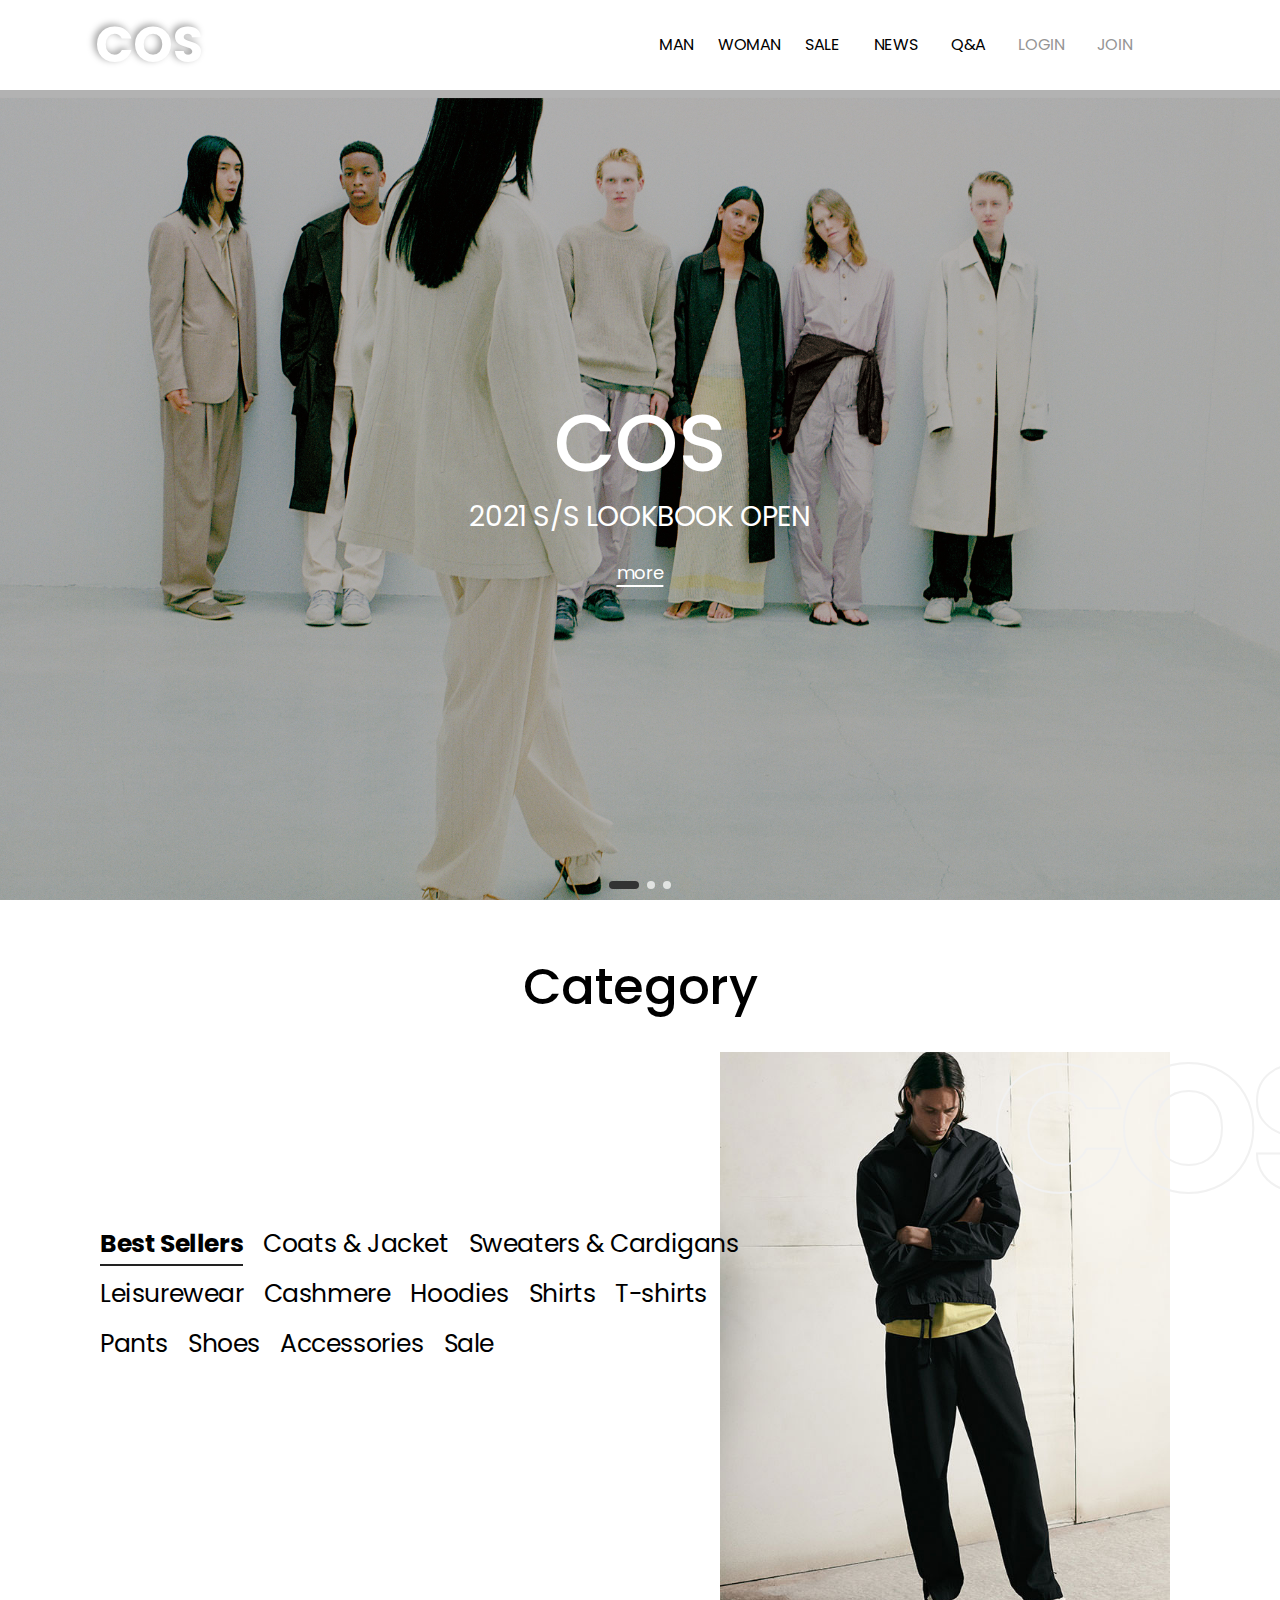
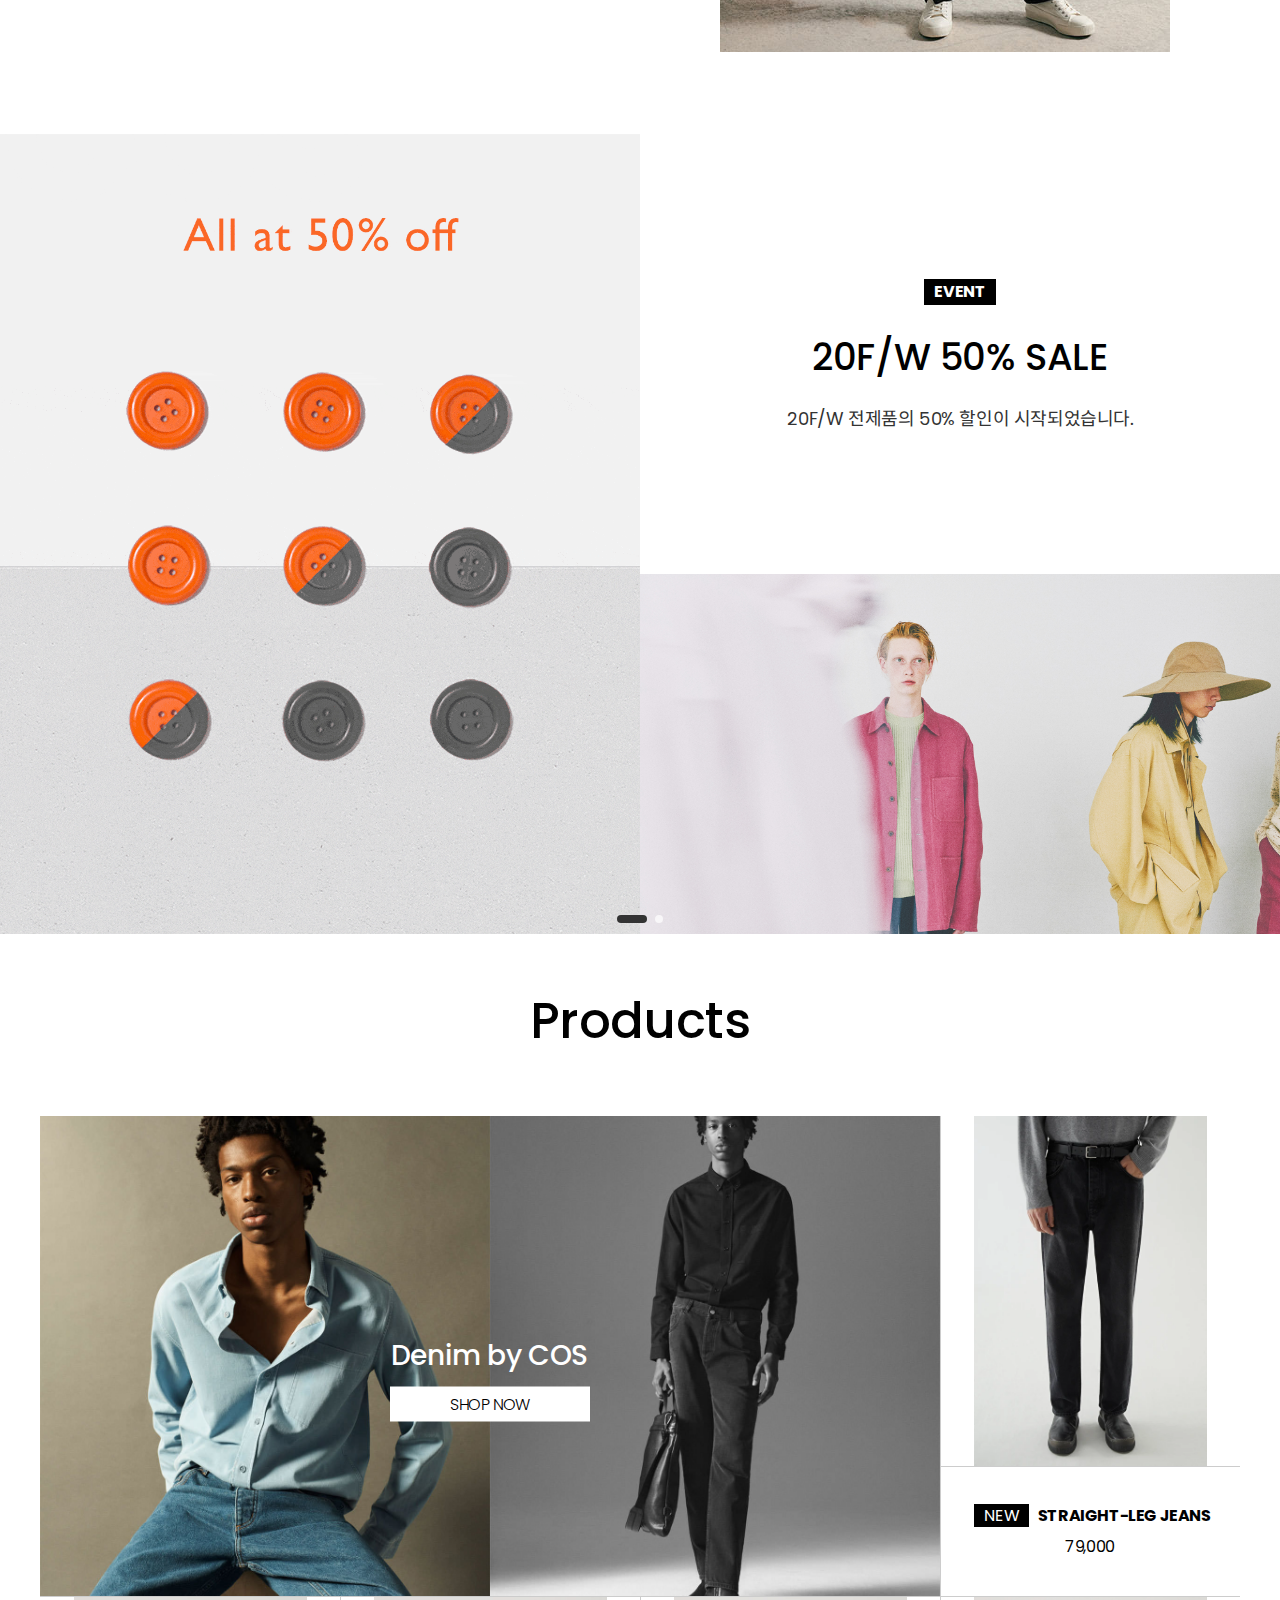
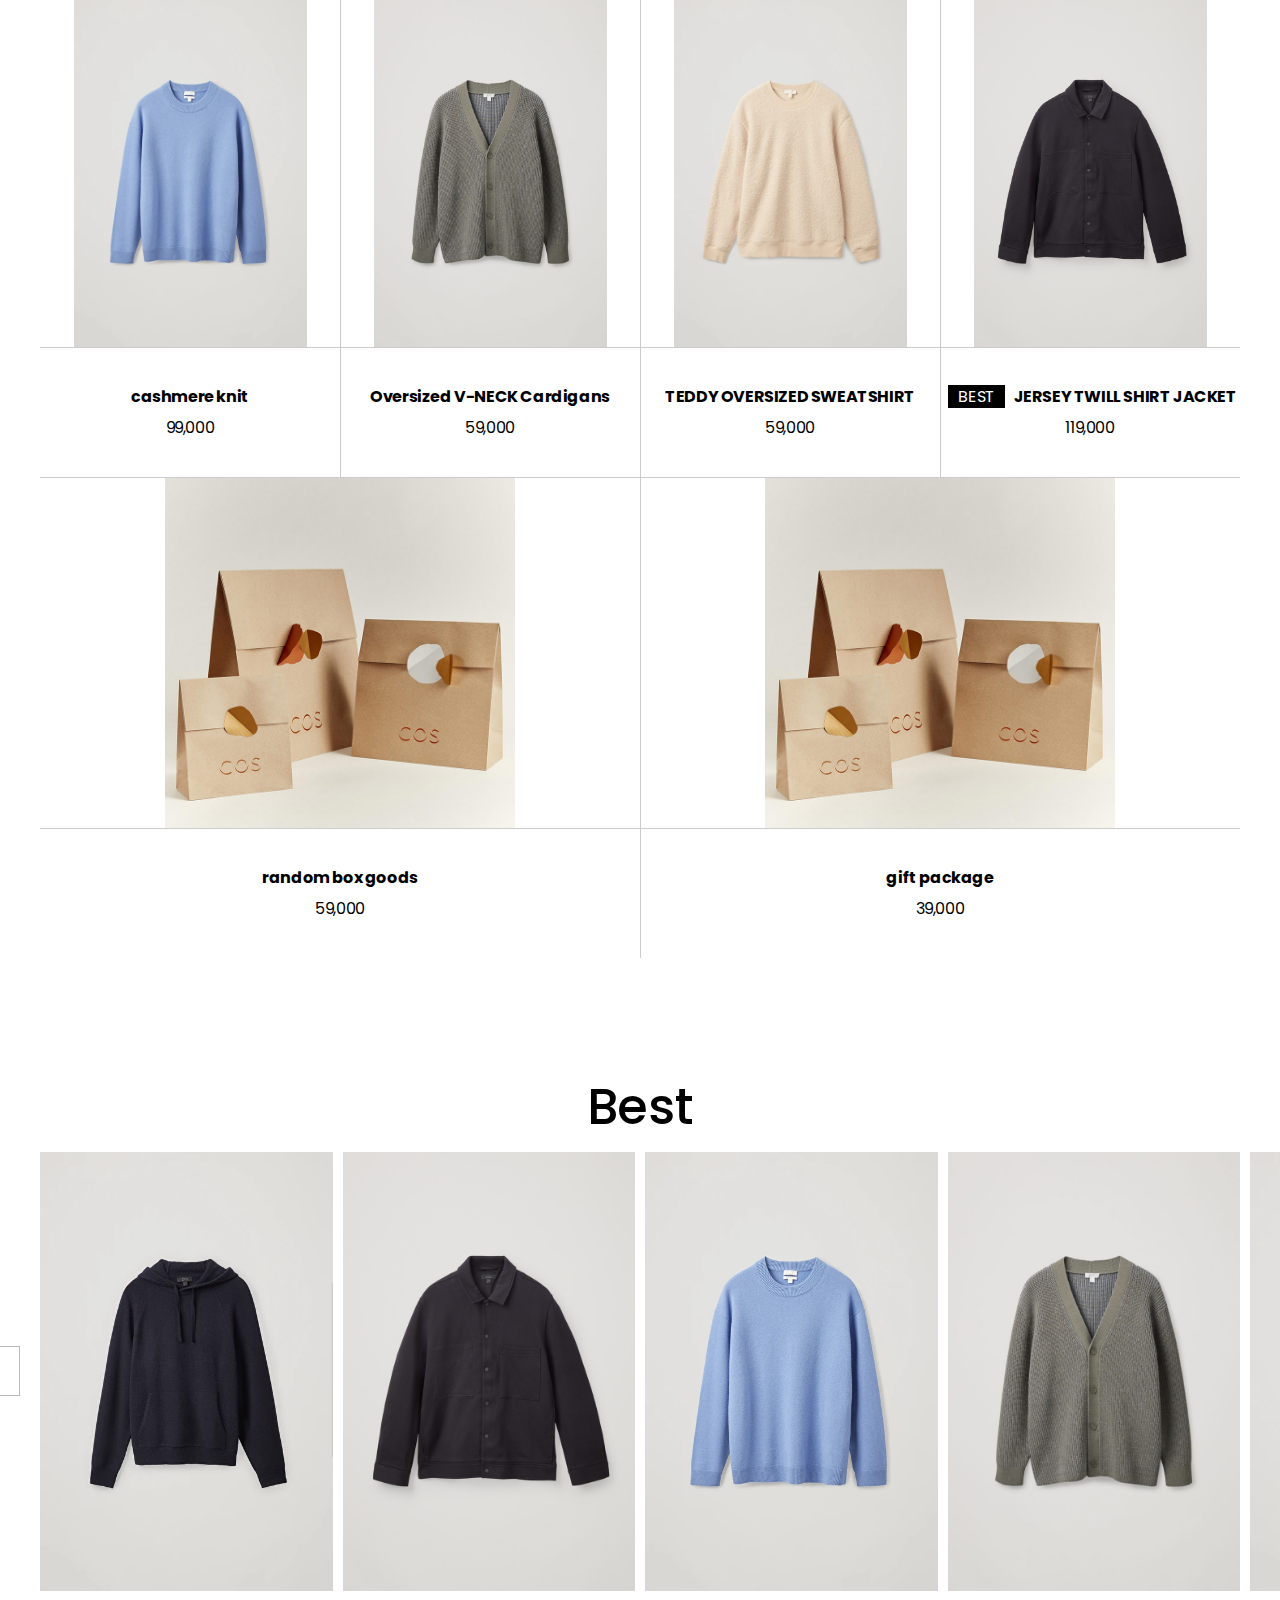
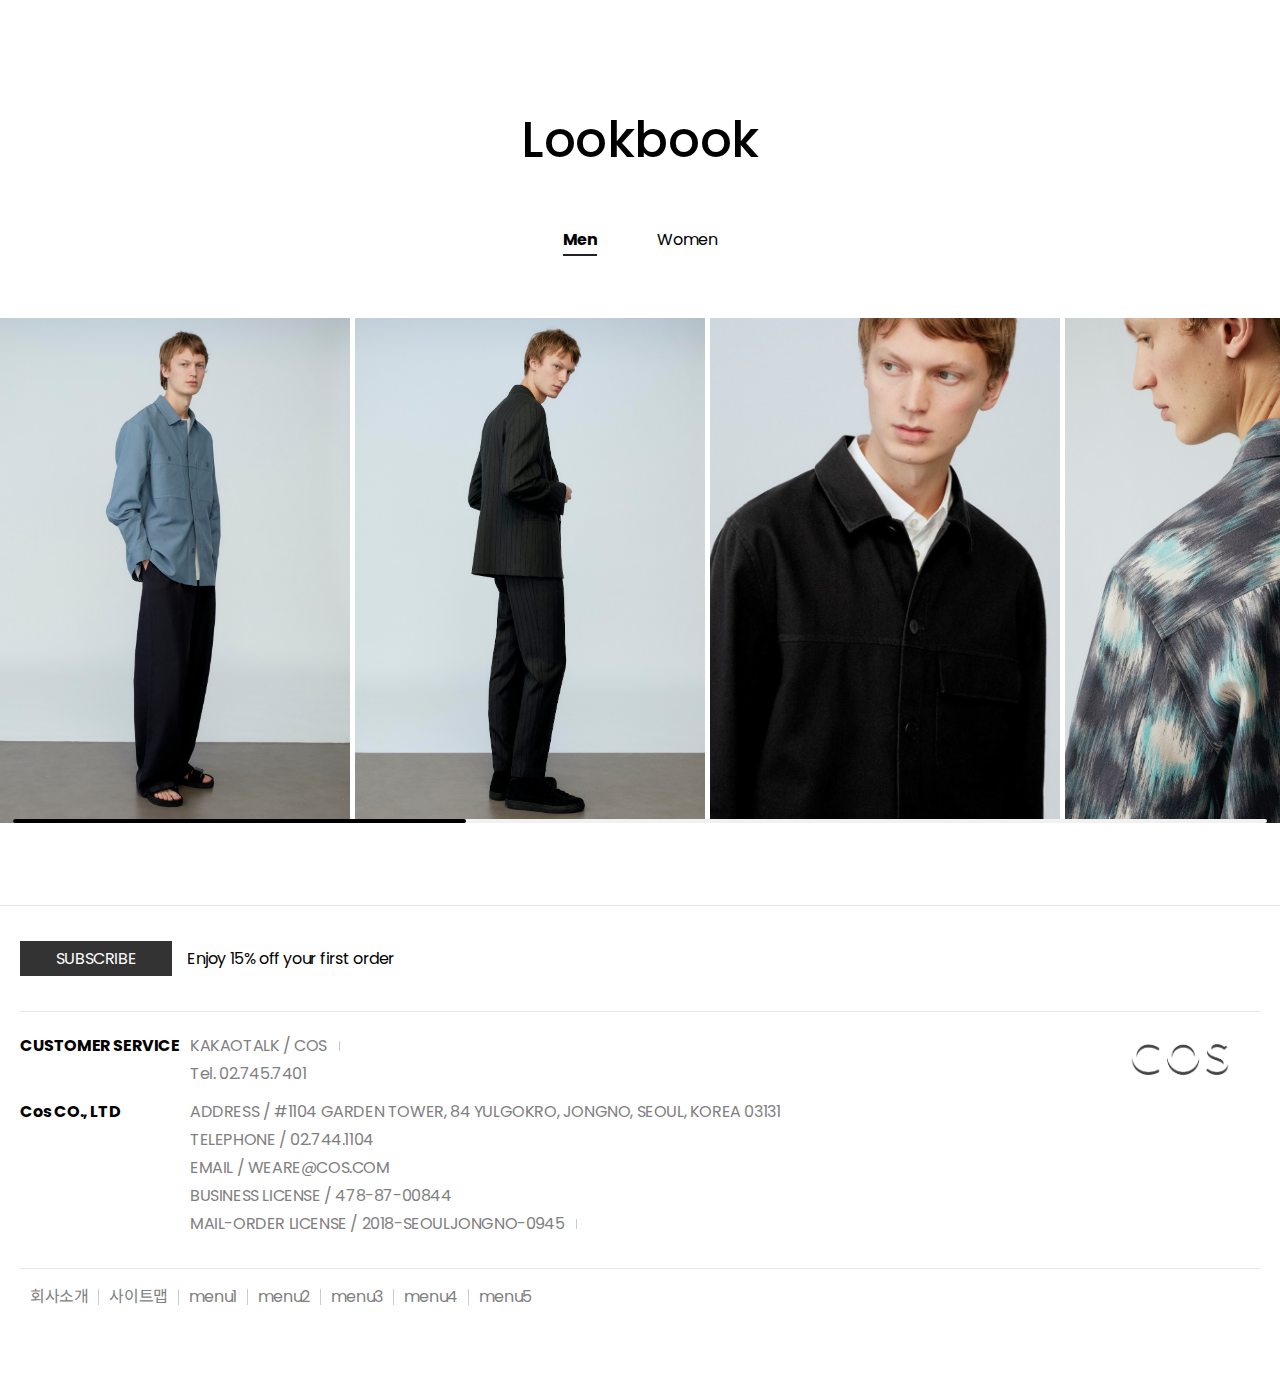
==== commit 337774b6: "22.02.27 포트폴리오 에러 수정" ====
--- a/works/cos/index.html
+++ b/works/cos/index.html
@@ -755,16 +755,16 @@
                         
                         <em>CUSTOMER SERVICE</em>
                         <ul class="list_wrap">
-                            <li><a href="javascript:void(0)">KAKAOTALK / SLOWSTEADYCLUB</a></li>
+                            <li><a href="javascript:void(0)">KAKAOTALK / COS</a></li>
                             <li><a href="javascript:void(0)">Tel. 02.745.7401</a></li>
                         </ul>
                     </div>
                     <div class="left_wrap">
-                        <em>BENEDEF CO., LTD</em>
+                        <em>Cos CO., LTD</em>
                         <ul class="list_wrap">
                             <li><a>ADDRESS / #1104 GARDEN TOWER, 84 YULGOKRO, JONGNO, SEOUL, KOREA 03131<br>
                                 TELEPHONE / 02.744.1104 <br>
-                                EMAIL / WEARE@SLOWSTEADYCLUB.COM <br>
+                                EMAIL / WEARE@COS.COM <br>
                                 BUSINESS LICENSE / 478-87-00844 <br>
                                 MAIL-ORDER LICENSE / 2018-SEOULJONGNO-0945</a></li>
                         </ul>
--- a/works/cos/css/style.css
+++ b/works/cos/css/style.css
@@ -276,6 +276,7 @@
 }
 .ban_wrap{
     position: relative;
+    overflow: hidden;
 }
 .ban_wrap::before{
     content:"COS";
@@ -454,6 +455,7 @@
 .scroll_best .btn.next{right:-70px;}
 .scroll_best .swiper-slide{
     position: relative;
+    overflow: hidden;
 }
 
 .scroll_best .swiper-slide img{
@@ -490,6 +492,7 @@
 .scroll_book .swiper-container.on{display: block;}
 .scroll_book .swiper-slide{
     width: 350px;
+    overflow: hidden;
 }
 
 .scroll_book .swiper-scrollbar{
@@ -644,4 +647,9 @@
 }
 .footer_bottom ul li a strong{
     color:black;
+}
+
+/*swiper.min.css*/
+.swiper-horizontal>.swiper-scrollbar {
+    position: relative !important;
 }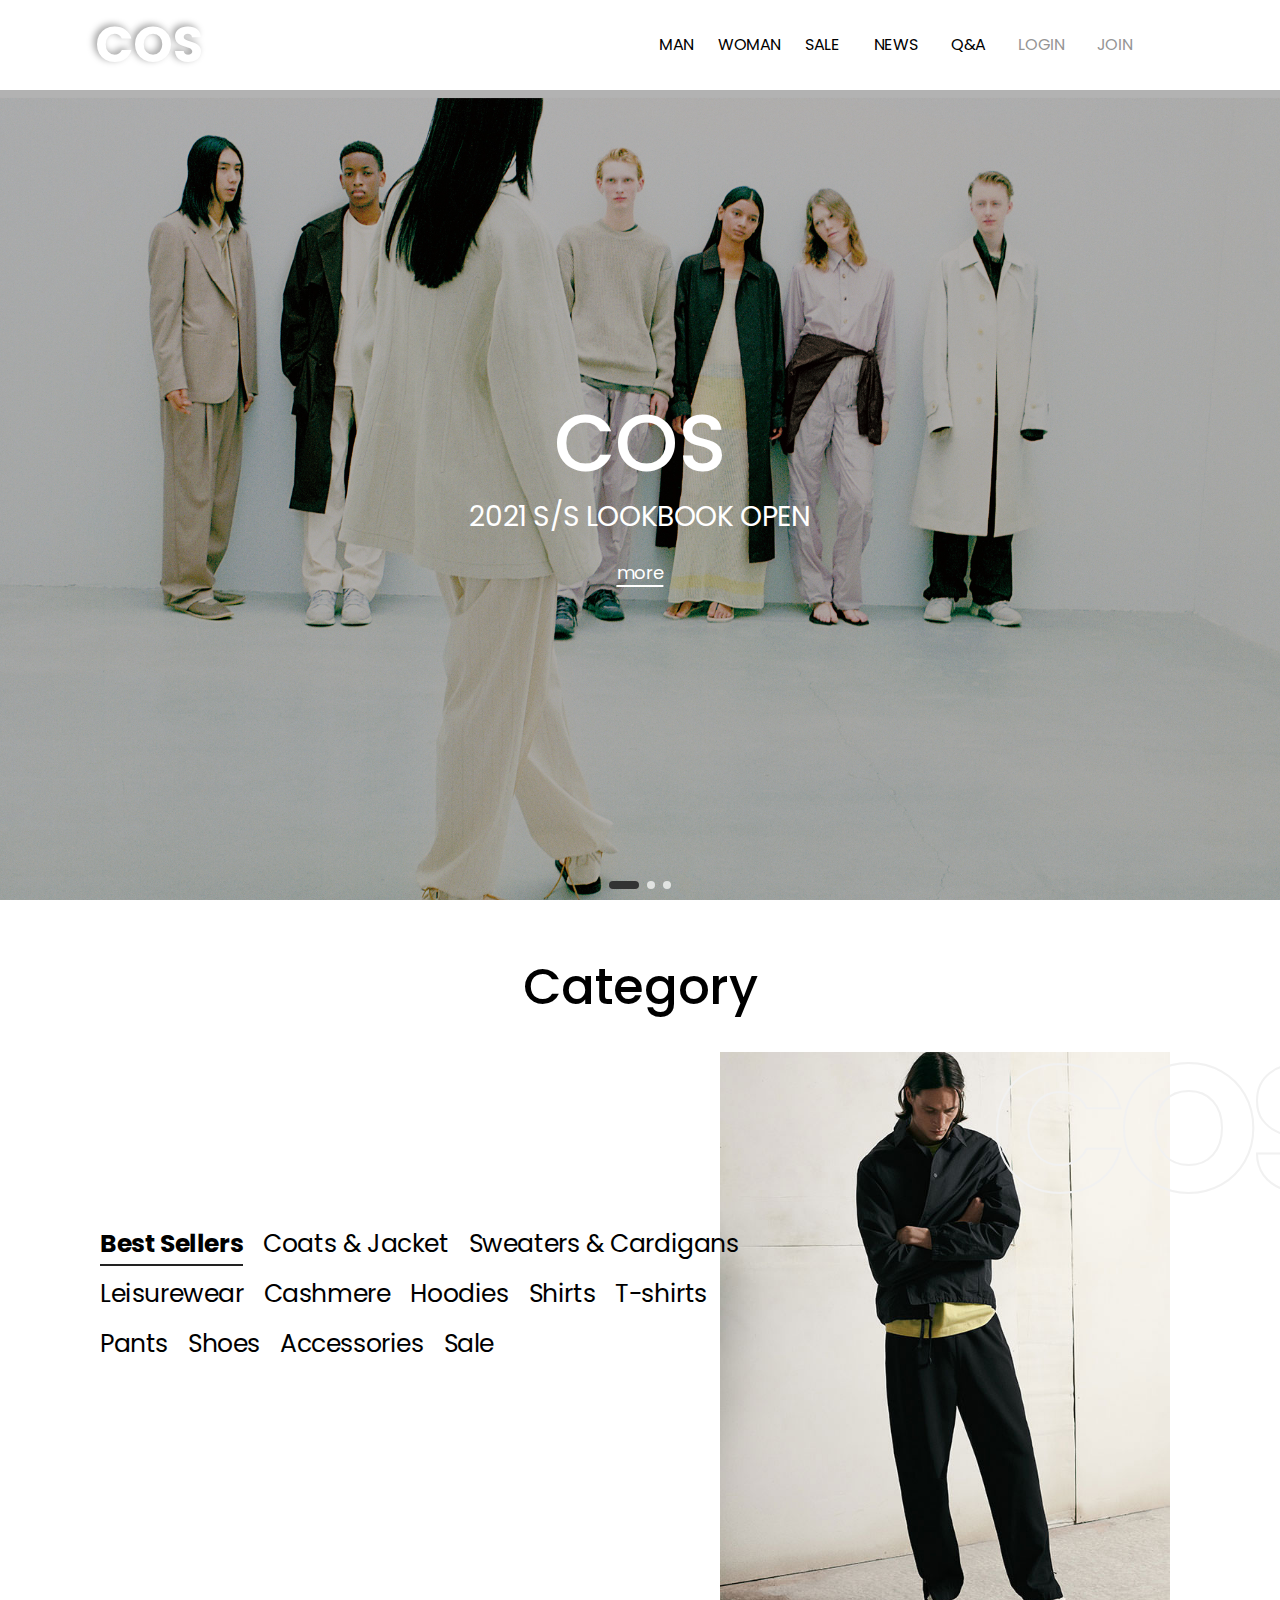
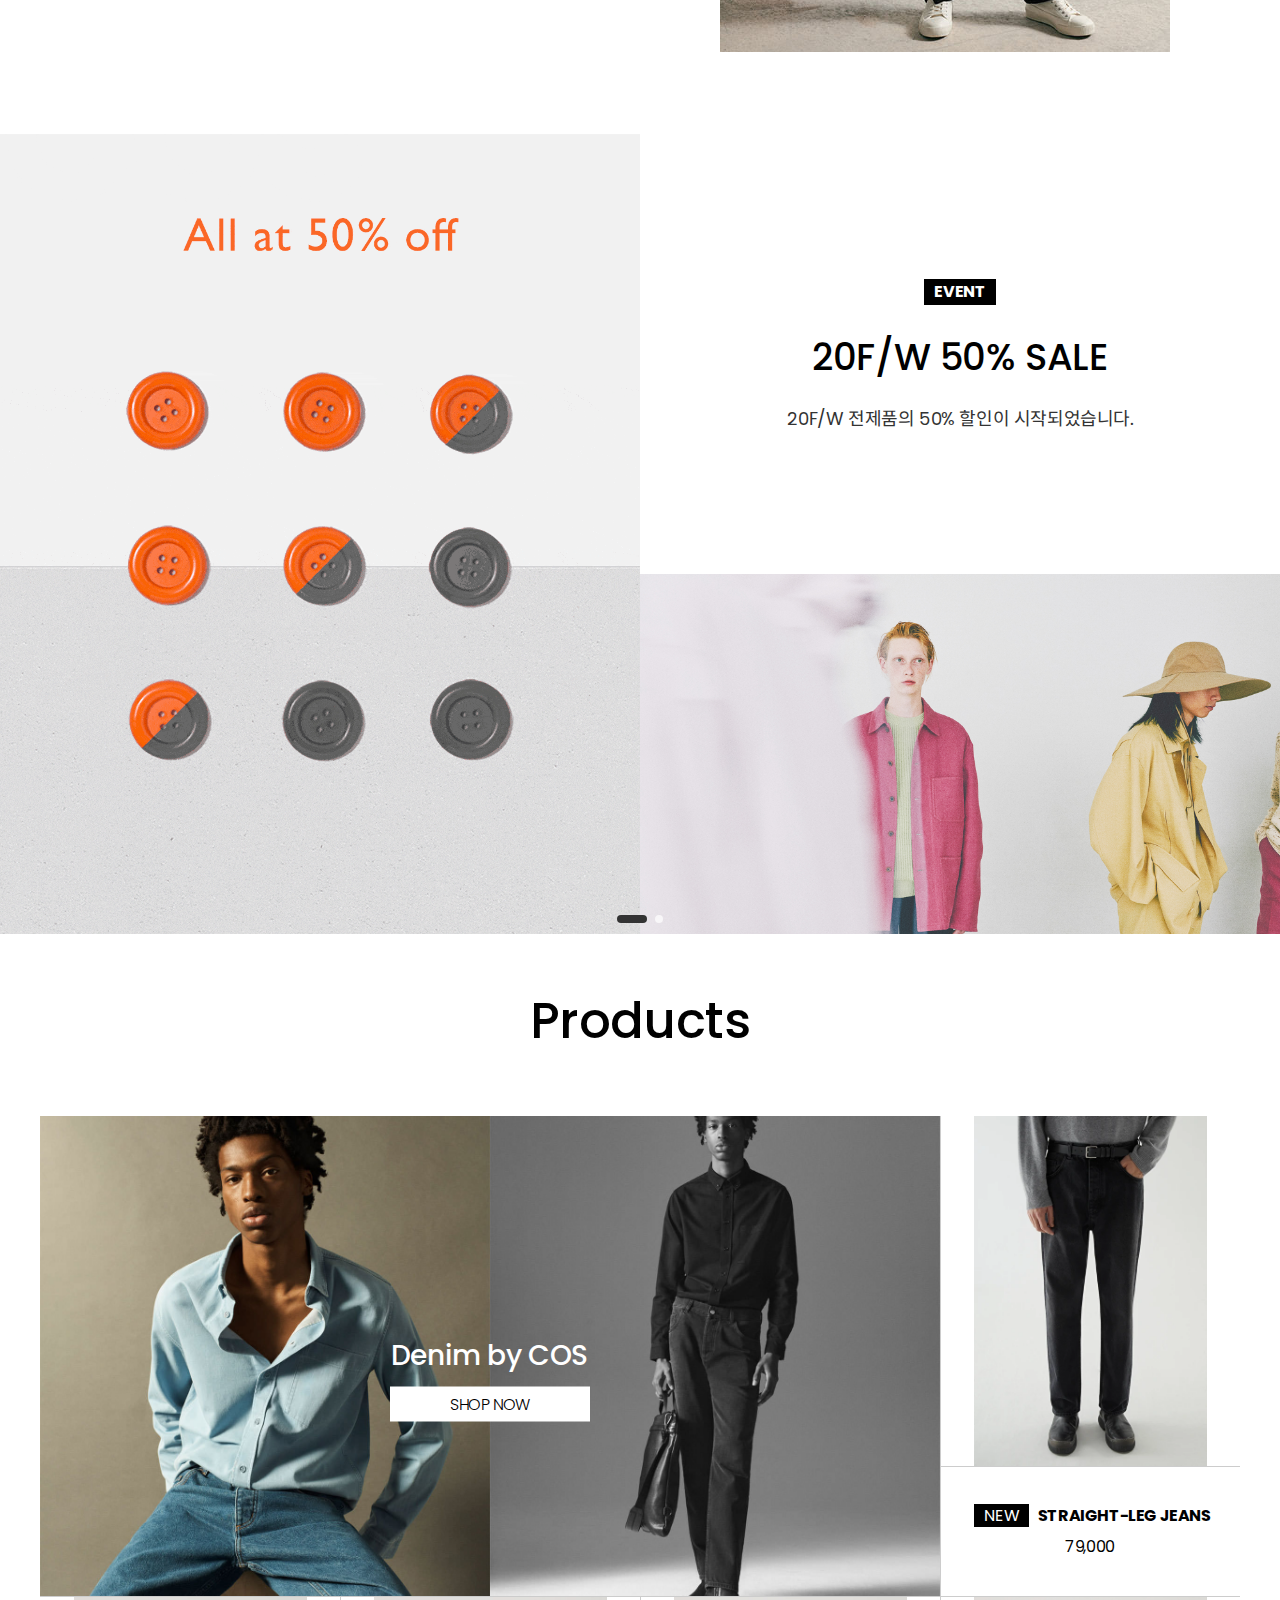
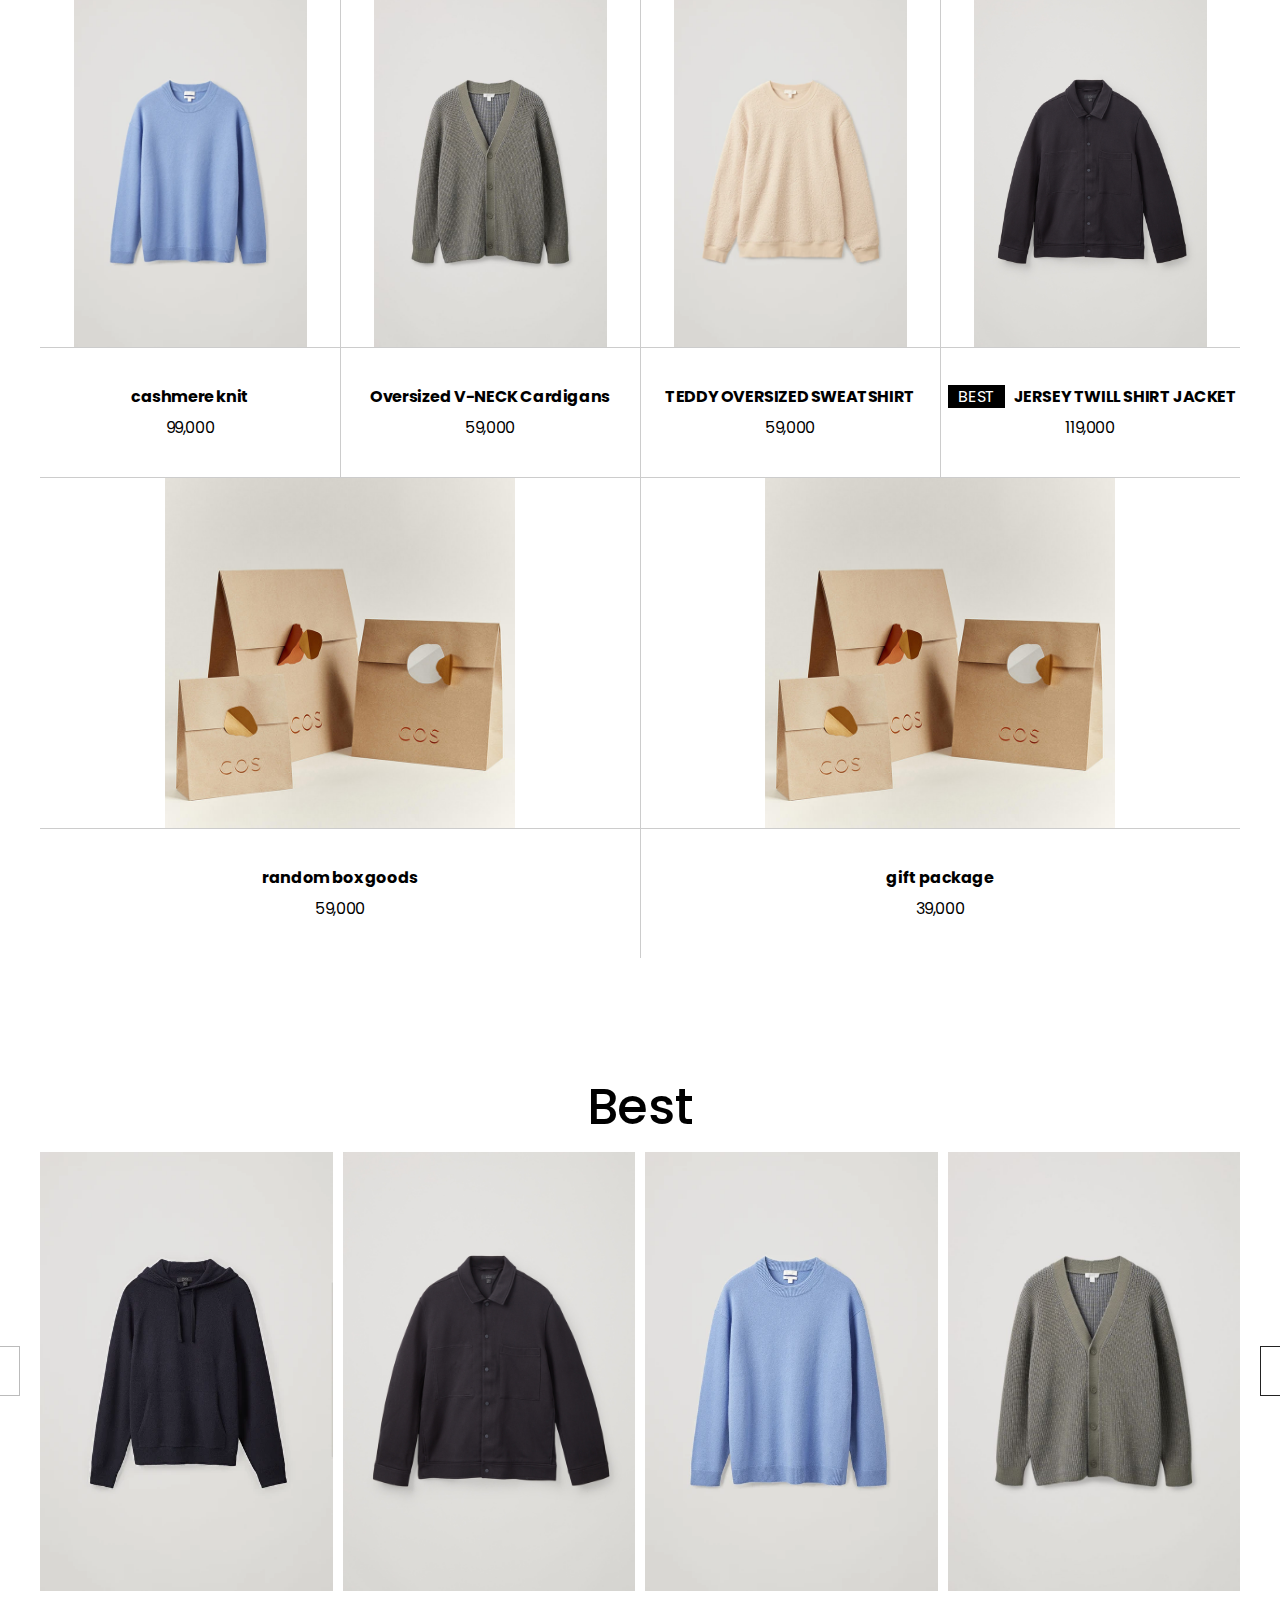
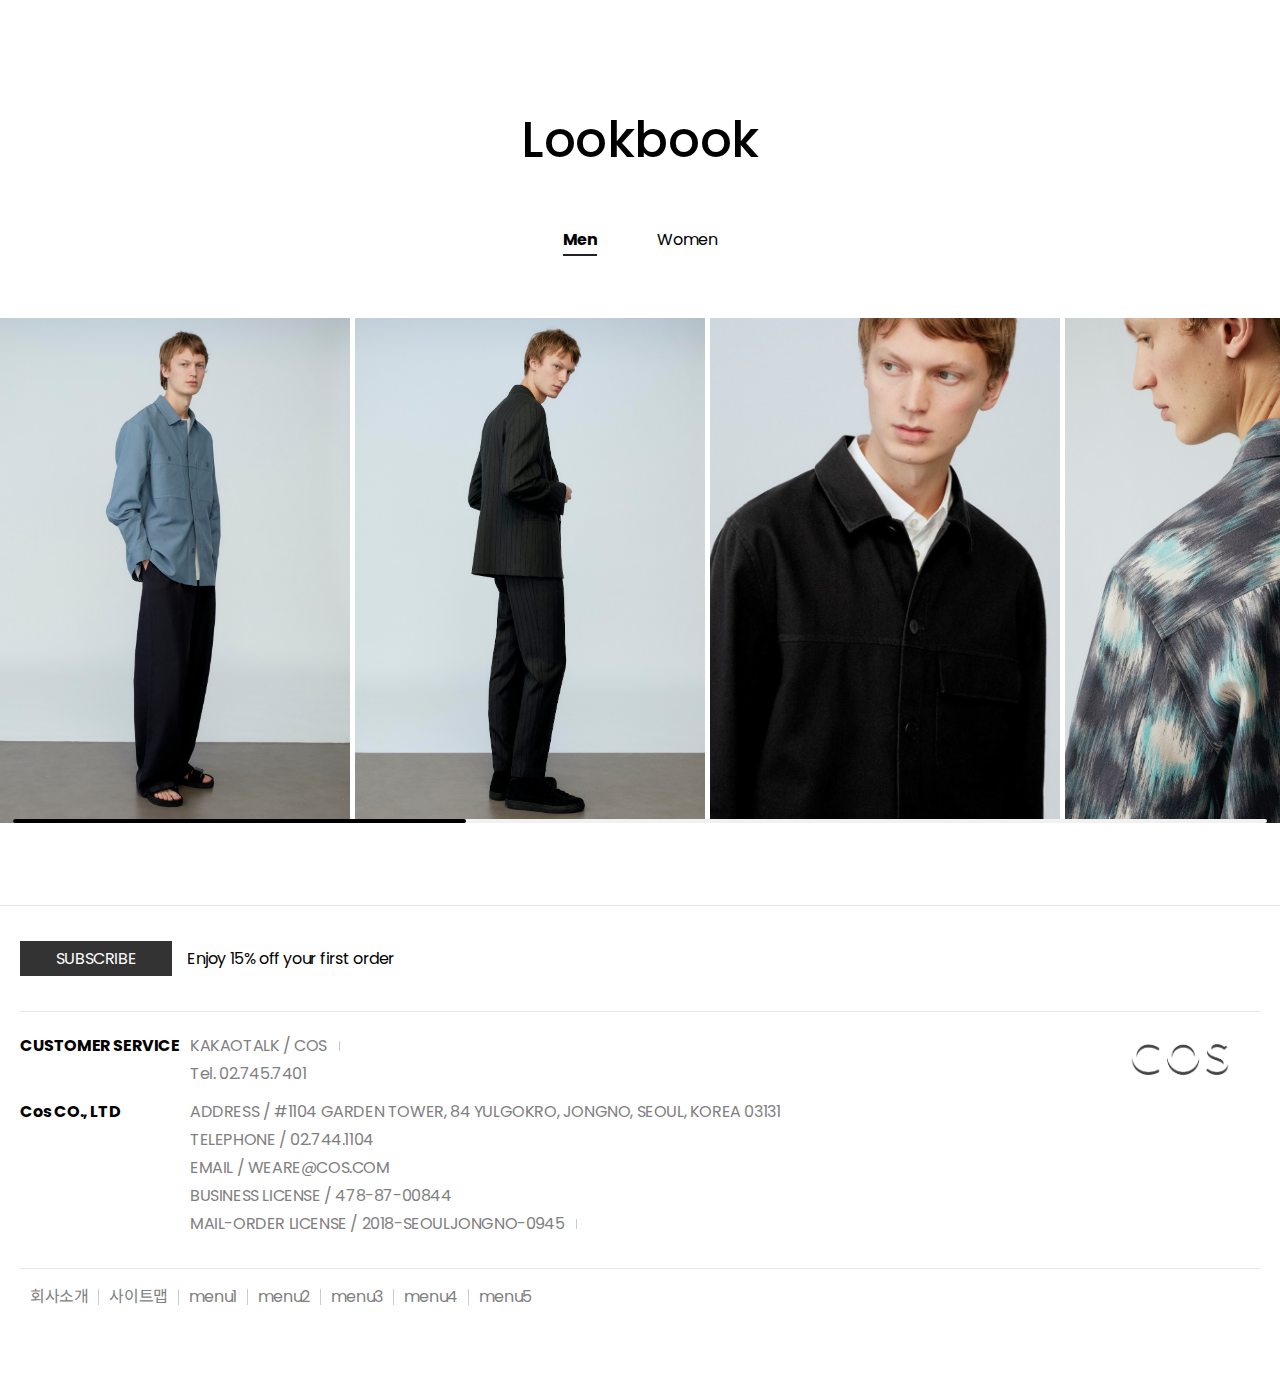
==== commit 2e673410: "22.08.04 - 마크업 수정" ====
--- a/works/cos/index.html
+++ b/works/cos/index.html
@@ -278,76 +278,92 @@
                     <div class="swiper-container">
                         <div class="swiper-wrapper">
                             <div class="swiper-slide active-slider">
-                                <img src="images/hoody.jpg" alt="베스트 상품">
-                                <div class="txt_wrap">
-                                    <div class="txt_inner">
-                                        <p>cashmere hoody</p>
-                                        <p>109,000</p>
-                                    </div>
-                                </div>
+                                <a href="javascript:;">
+                                    <img src="images/hoody.jpg" alt="베스트 상품">
+                                    <div class="txt_wrap">
+                                        <div class="txt_inner">
+                                            <p>cashmere hoody</p>
+                                            <p>109,000</p>
+                                        </div>
+                                    </div>
+                                </a>
                             </div>
                             <div class="swiper-slide active-slider">
-                                <img src="images/jacket.jpg" alt="베스트 상품">
-                                <div class="txt_wrap">
-                                    <div class="txt_inner">
-                                        <p>jacket</p>
-                                        <p>109,000</p>
-                                    </div>
-                                </div>
+                                <a href="javascript:;">
+                                    <img src="images/jacket.jpg" alt="베스트 상품">
+                                    <div class="txt_wrap">
+                                        <div class="txt_inner">
+                                            <p>jacket</p>
+                                            <p>109,000</p>
+                                        </div>
+                                    </div>
+                                </a>
                             </div>
                             <div class="swiper-slide active-slider">
-                                <img src="images/cashmere.jpg" alt="베스트 상품">
-                                <div class="txt_wrap">
-                                    <div class="txt_inner">
-                                        <p>cashmere knit</p>
-                                        <p>109,000</p>
-                                    </div>
-                                </div>
+                                <a href="javascript:;">
+                                    <img src="images/cashmere.jpg" alt="베스트 상품">
+                                    <div class="txt_wrap">
+                                        <div class="txt_inner">
+                                            <p>cashmere knit</p>
+                                            <p>109,000</p>
+                                        </div>
+                                    </div>
+                                </a>
                             </div>
                             <div class="swiper-slide active-slider">
-                                <img src="images/guadigun.jpg" alt="베스트 상품">
-                                <div class="txt_wrap">
-                                    <div class="txt_inner">
-                                        <p>Oversized V-NECK Cardigans</p>
-                                        <p>109,000</p>
-                                    </div>
-                                </div>
+                                <a href="javascript:;">
+                                    <img src="images/guadigun.jpg" alt="베스트 상품">
+                                    <div class="txt_wrap">
+                                        <div class="txt_inner">
+                                            <p>Oversized V-NECK Cardigans</p>
+                                            <p>109,000</p>
+                                        </div>
+                                    </div>
+                                </a>
                             </div>
                             <div class="swiper-slide active-slider">
-                                <img src="images/prd03.jpg" alt="베스트 상품">
-                                <div class="txt_wrap">
-                                    <div class="txt_inner">
-                                        <p>SWEATSHIRT</p>
-                                        <p>79,000</p>
-                                    </div>
-                                </div>
+                                <a href="javascript:;">
+                                    <img src="images/prd03.jpg" alt="베스트 상품">
+                                    <div class="txt_wrap">
+                                        <div class="txt_inner">
+                                            <p>SWEATSHIRT</p>
+                                            <p>79,000</p>
+                                        </div>
+                                    </div>
+                                </a>
                             </div>
                             <div class="swiper-slide active-slider">
-                                <img src="images/shirt.jpg" alt="베스트 상품">
-                                <div class="txt_wrap">
-                                    <div class="txt_inner">
-                                        <p>black denim shirts</p>
-                                        <p>109,000</p>
-                                    </div>
-                                </div>
+                                <a href="javascript:;">
+                                    <img src="images/shirt.jpg" alt="베스트 상품">
+                                    <div class="txt_wrap">
+                                        <div class="txt_inner">
+                                            <p>black denim shirts</p>
+                                            <p>109,000</p>
+                                        </div>
+                                    </div>
+                                </a>
                             </div>
                             <div class="swiper-slide active-slider">
-                                <img src="images/shoes.jpg" alt="베스트 상품">
-                                <div class="txt_wrap">
-                                    <div class="txt_inner">
-                                        <p>white casual shoes</p>
-                                        <p>59,000</p>
-                                    </div>
-                                </div>
+                                <a href="javascript:;">
+                                    <img src="images/shoes.jpg" alt="베스트 상품">
+                                    <div class="txt_wrap">
+                                        <div class="txt_inner">
+                                            <p>white casual shoes</p>
+                                            <p>59,000</p>
+                                        </div>
+                                    </div>
+                                </a>
                             </div>
                             <div class="swiper-slide active-slider">
-                                <img src="images/poloshrit.jpg" alt="베스트 상품">
-                                <div class="txt_wrap">
-                                    <div class="txt_inner">
-                                        <p>SHORT-SLEEVE POLO SHIRT</p>
-                                        <p>49,000</p>
-                                    </div>
-                                </div>
+                                <a href="javascript:;">
+                                    <img src="images/poloshrit.jpg" alt="베스트 상품">
+                                    <div class="txt_wrap">
+                                        <div class="txt_inner">
+                                            <p>SHORT-SLEEVE POLO SHIRT</p>
+                                            <p>49,000</p>
+                                        </div>
+                                    </div>
+                                </a>
                             </div>
                             
                             
--- a/works/cos/css/style.css
+++ b/works/cos/css/style.css
@@ -21,6 +21,7 @@
 .swiper-container {
     width: 100%;
     height: 100%;
+    overflow: hidden !important; /*220321 버그 수정*/
   }
 
   .swiper-slide {
@@ -651,5 +652,5 @@
 
 /*swiper.min.css*/
 .swiper-horizontal>.swiper-scrollbar {
-    position: relative !important;
+    position: relative !important; /*220227 추가*/
 }